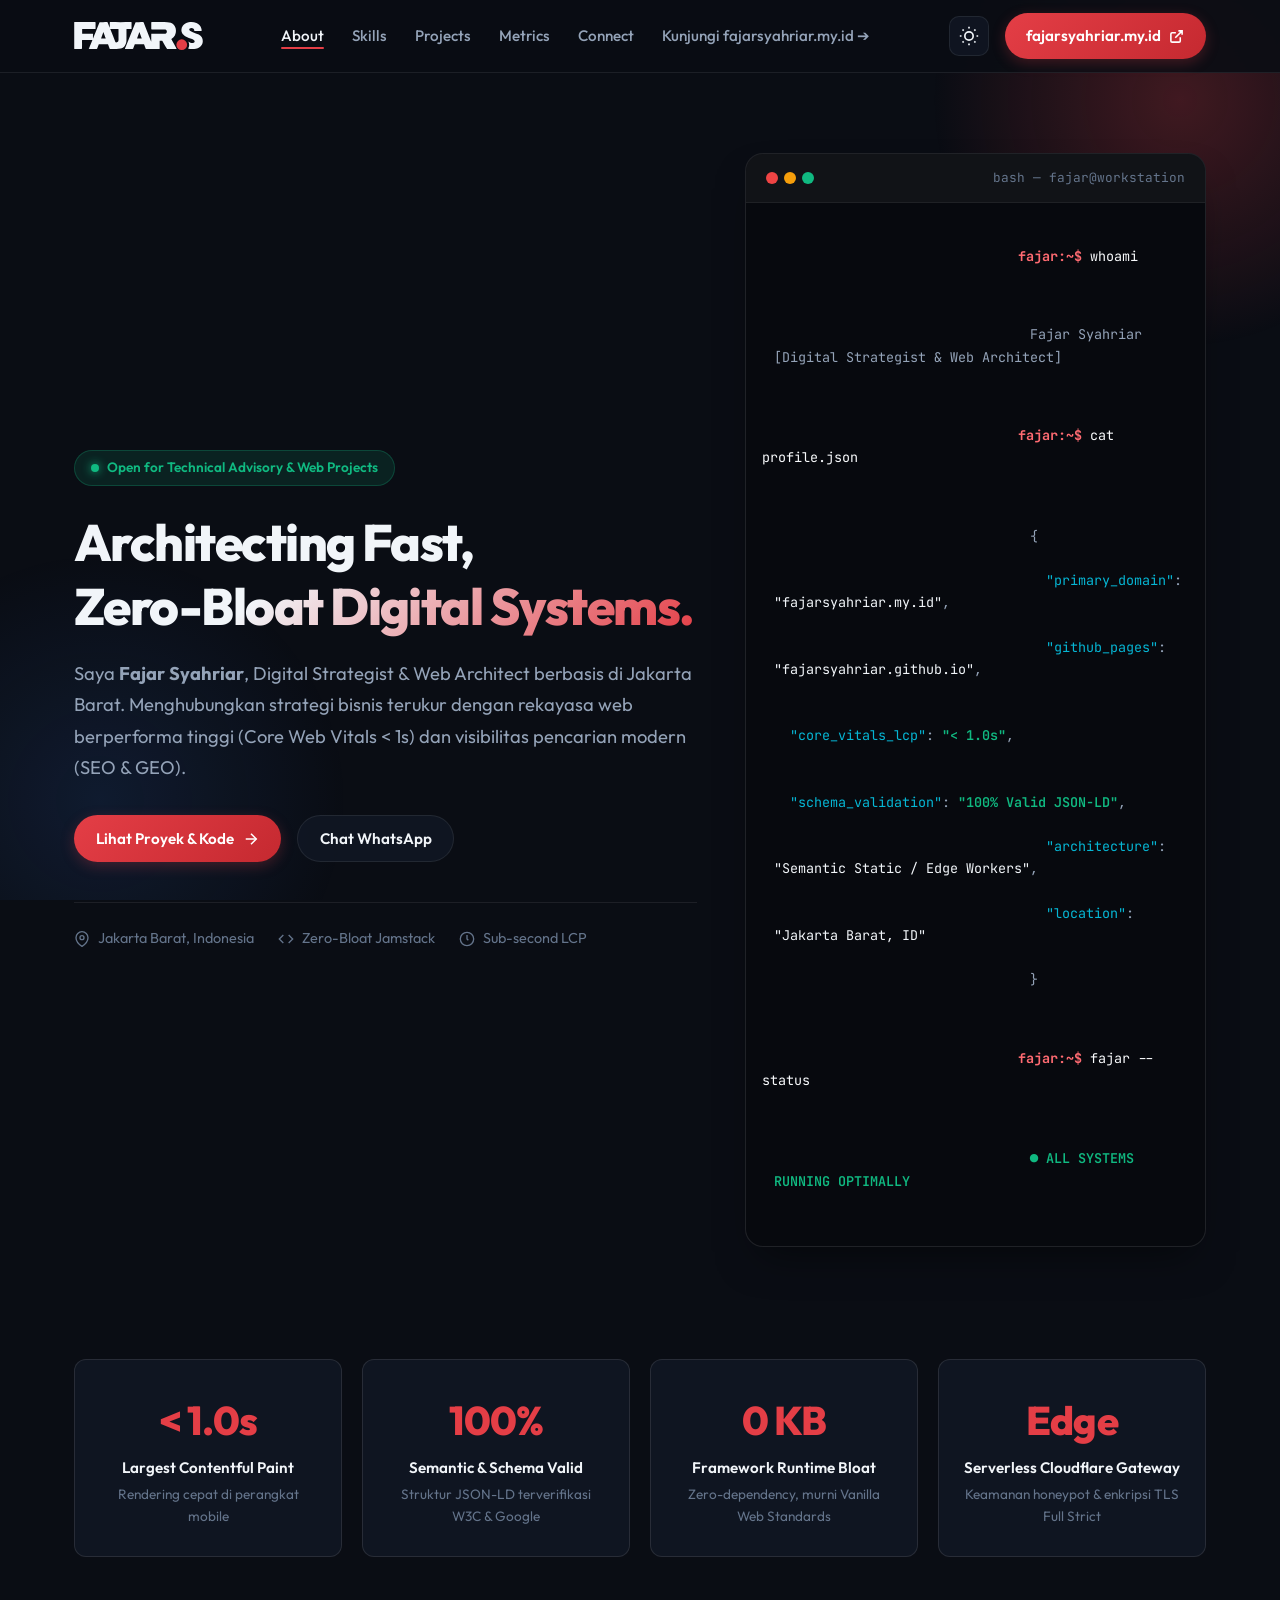
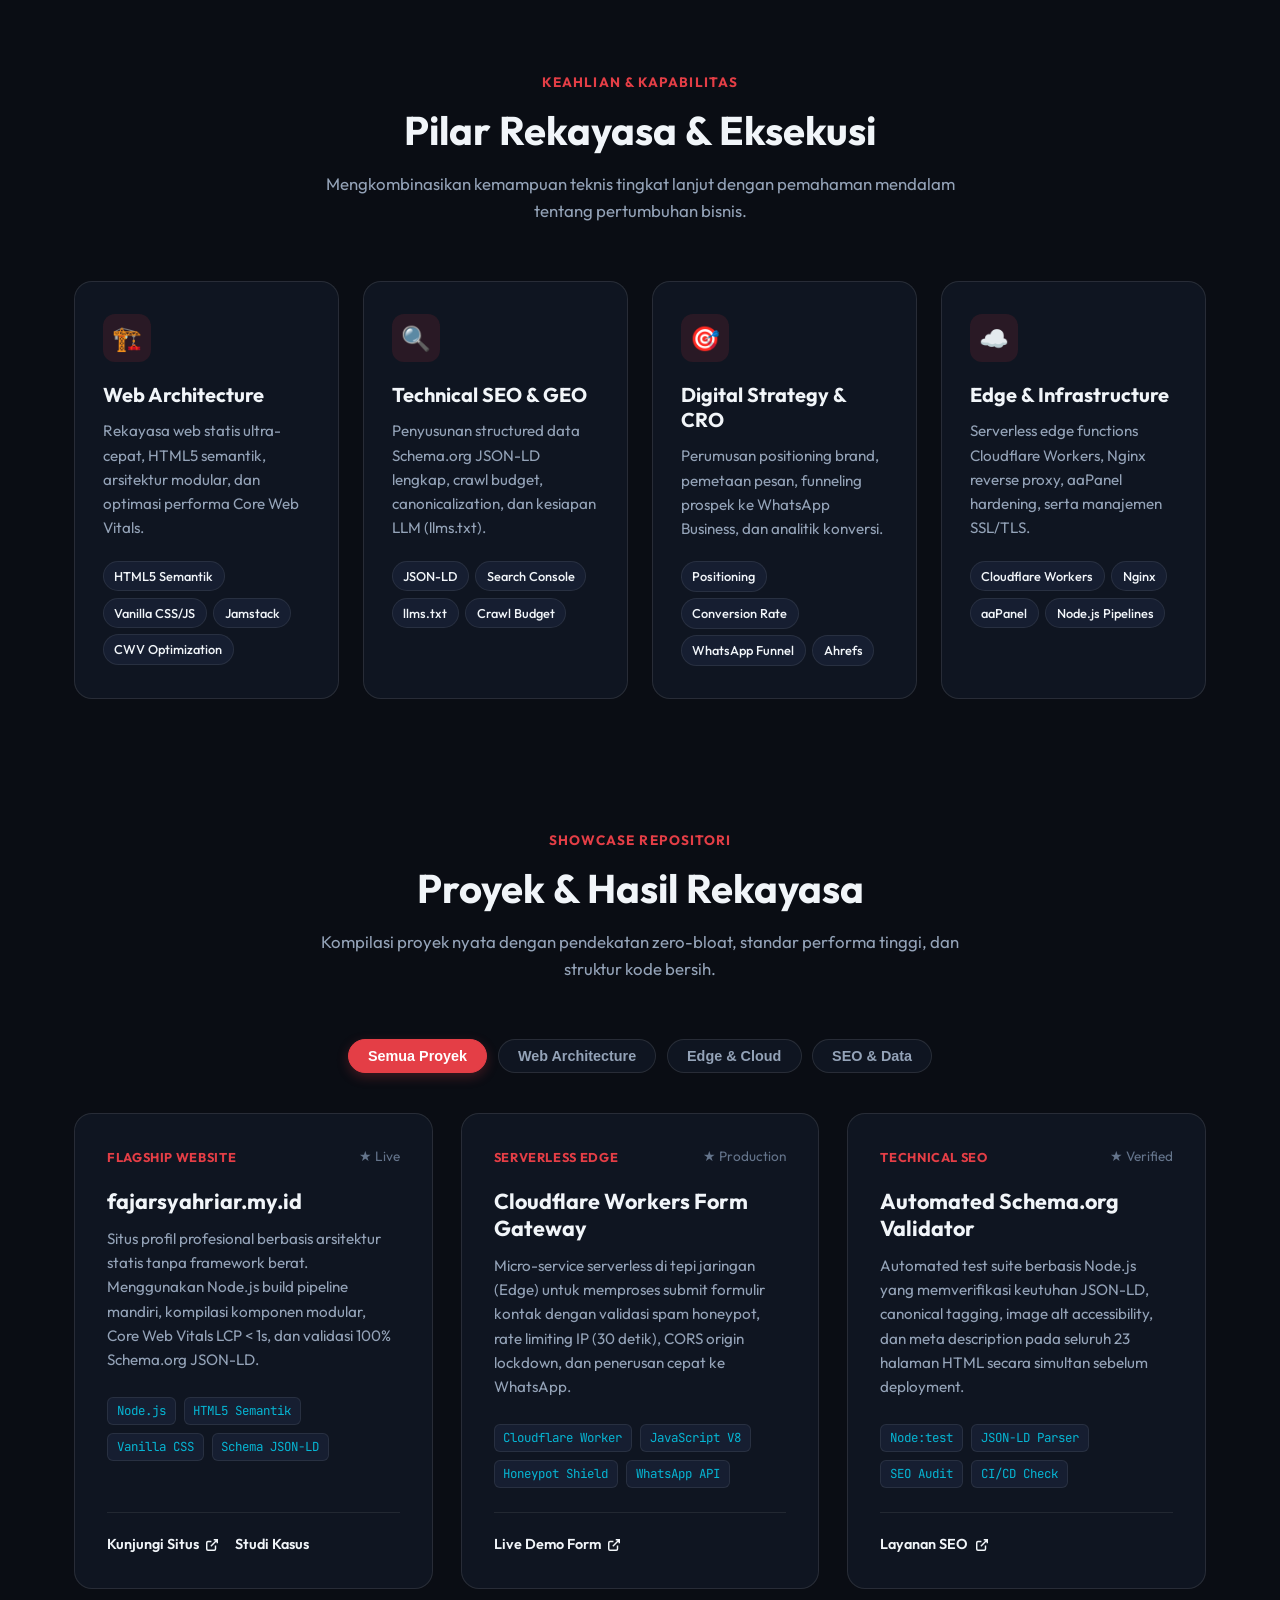
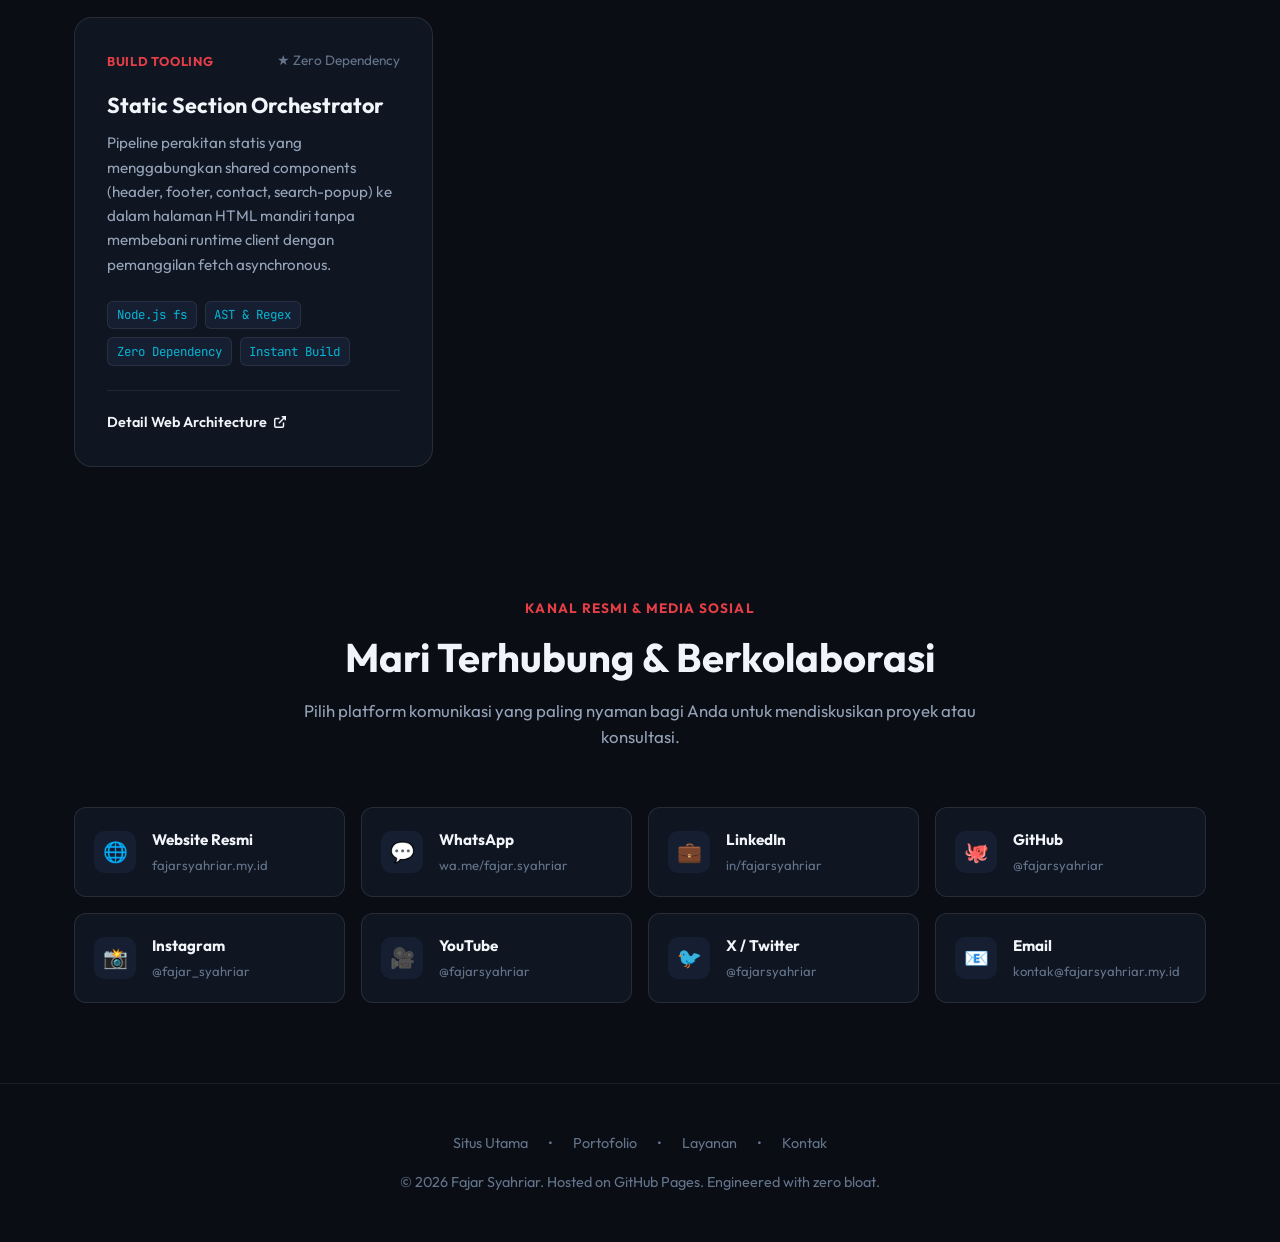
==== index.html @ d65a470d "Deploy developer portfolio and showcase site" ====
<!DOCTYPE html>
<html lang="id" data-theme="dark">
<head>
    <meta charset="UTF-8">
    <meta name="viewport" content="width=device-width, initial-scale=1.0">
    <title>Fajar Syahriar | Developer Portfolio &amp; GitHub Showcase</title>
    <meta name="description" content="Showcase arsitektur web statis, Core Web Vitals, dan repositori open-source oleh Fajar Syahriar. Kunjungi situs resmi di fajarsyahriar.my.id">
    <meta name="keywords" content="Fajar Syahriar, GitHub Pages, Web Architect, Developer Portfolio, Technical SEO, Core Web Vitals, Static Site Architecture">
    <link rel="canonical" href="https://fajarsyahriar.github.io/">

    <!-- Favicon / Manifest (Identical to fajarsyahriar.my.id) -->
    <link rel="icon" href="assets/icons/favicon.ico" sizes="any">
    <link rel="icon" type="image/svg+xml" href="assets/icons/favicon.svg">
    <link rel="icon" type="image/png" sizes="96x96" href="assets/icons/favicon-96x96.png">
    <link rel="apple-touch-icon" sizes="180x180" href="assets/icons/apple-touch-icon.png">
    <link rel="manifest" href="assets/icons/site.webmanifest">
    <meta name="apple-mobile-web-app-title" content="Fajar S" />

    <!-- Open Graph / Twitter -->
    <meta property="og:type" content="website">
    <meta property="og:url" content="https://fajarsyahriar.github.io/">
    <meta property="og:title" content="Fajar Syahriar | Developer Portfolio &amp; GitHub Showcase">
    <meta property="og:description" content="Showcase arsitektur web berperforma tinggi, zero-bloat engineering, dan repositori teknis oleh Fajar Syahriar.">
    <meta property="twitter:card" content="summary_large_image">
    <meta property="twitter:title" content="Fajar Syahriar | Developer Portfolio &amp; GitHub Showcase">
    <meta property="twitter:description" content="Showcase arsitektur web berperforma tinggi, zero-bloat engineering, dan repositori teknis oleh Fajar Syahriar.">

    <!-- Google Fonts -->
    <link rel="preconnect" href="https://fonts.googleapis.com">
    <link rel="preconnect" href="https://fonts.gstatic.com" crossorigin>
    <link href="https://fonts.googleapis.com/css2?family=JetBrains+Mono:wght@400;600;700&family=Outfit:wght@400;500;600;700;800&display=swap" rel="stylesheet">

    <!-- Stylesheet -->
    <link rel="stylesheet" href="css/style.css">

    <!-- JSON-LD Structured Data (Entity Graph) -->
    <script type="application/ld+json">
    {
      "@context": "https://schema.org",
      "@graph": [
        {
          "@type": "Person",
          "name": "Fajar Syahriar",
          "url": "https://fajarsyahriar.my.id/",
          "sameAs": [
            "https://github.com/fajarsyahriar",
            "https://fajarsyahriar.github.io/",
            "https://www.linkedin.com/in/fajarsyahriar/",
            "https://www.instagram.com/fajar_syahriar/",
            "https://x.com/fajarsyahriar/",
            "https://wa.me/fajar.syahriar"
          ],
          "jobTitle": "Digital Strategist & Web Architect",
          "knowsAbout": ["Web Architecture", "Technical SEO", "Core Web Vitals", "Brand Identity", "Cloudflare Edge"]
        }
      ]
    }
    </script>
</head>
<body>

    <!-- Contained Background Glows (Zero-Overflow Protected) -->
    <div class="bg-glows" aria-hidden="true">
        <div class="bg-glow-1"></div>
        <div class="bg-glow-2"></div>
    </div>

    <!-- Header Navigation -->
    <header class="header">
        <div class="container">
            <nav class="nav-wrap">
                <!-- Official Vector Logo (Identical to fajarsyahriar.my.id) -->
                <a href="/" class="logo-area" aria-label="Fajar Syahriar Home">
                    <svg id="Layer_1" xmlns="http://www.w3.org/2000/svg" viewBox="0 0 125.22633 27.27131" width="129" height="28" role="img" aria-label="Fajar Syahriar Logo" class="brand-logo-svg">
                        <path class="cls-1" d="m18.36196,16.02158c.88294-2.17129,1.77379-4.33943,2.64691-6.51465,1.20067-2.99123,2.38756-5.98795,3.58159-8.98183.10424-.26137.25368-.40521.58622-.40296,2.27169.01539,4.54369.01512,6.81523-.01078.37383-.00426.49263.17771.60171.45393.6101,1.5449,1.22245,3.08892,1.83531,4.63273.04546.11452.10092.22509.22368.49668,0-1.77155.02646-3.37557-.01513-4.97782-.01357-.52282.1461-.60435.62728-.60315,6.66275.01667,13.32557.01837,19.98828-.00317.52581-.0017.61825.15061.61084.63201-.02903,1.8848-.02258,3.77037-.00544,5.65544.00329.36175-.07716.48284-.46211.4755-1.3168-.0251-2.63463.00432-3.95153-.0179-.39476-.00666-.55338.0498-.55075.51066.02003,3.50363.03422,7.00779-.00804,10.51108-.02381,1.97404-.51784,3.83041-1.73372,5.44477-1.00892,1.33958-2.40352,2.06139-3.97709,2.50683-2.05686.58224-4.16556.39544-6.25948.42134-1.22161.01512-2.44379-.00248-3.66498.02583-.42622.00988-.6567-.13825-.80196-.53767-.45885-1.26171-.94658-2.51295-1.41772-3.77026-.09419-.25136-.22221-.37246-.52737-.37075-2.71085.01517-5.42182.01201-8.13274.00511-.28507-.00073-.40596.07471-.51289.37388-.45793,1.28121-.97287,2.54206-1.46029,3.81291-.1075.28029-.22341.46089-.59272.4586-2.32863-.01445-4.65745.00243-6.98621.00613-.62537.00099-.61899-.00097-.37352-.60915,1.06566-2.64025,2.12742-5.28207,3.18959-7.92372.02664-.06626.04167-.13718.08224-.27363-1.64404,0-3.24426-.00196-4.84446.00056-1.5653.00246-3.13071.02145-4.69582.0066-.4232-.00402-.57425.0906-.56916.55706.0272,2.49431.01282,4.98906.01279,7.48366q0,.7541-.78826.75592c-2.09977.00118-4.19957-.00499-6.29927.00717-.36403.00211-.51738-.04622-.51695-.48824C.02402,17.5258.00868,9.28126.00005,1.03673-.00091.1248.00421.12157.89352.12144c6.4528-.001,12.90561.00518,19.35836-.01254.47187-.0013.5669.14306.56169.57609-.02291,1.90401-.0268,3.80858-.00438,5.71255.00489.41539-.12532.48864-.51093.4873-3.91352-.01363-7.82711-.00636-11.74069-.00637-.82247,0-.82237-.00267-.82242.84354-.00006,1.08544.01991,2.17145-.01136,3.256-.011.38157.09703.46295.4632.46127,3.18815-.01469,6.37645-.00078,9.56456-.01911.41422-.00238.54636.07794.53518.51965-.03419,1.35086-.01242,2.70314-.01242,4.05486.02922.00896.05843.01793.08765.02689Zm16.72012-9.15701c.10637.22929.17539.36005.22923.49675,1.56425,3.97198,3.12661,7.9447,4.69123,11.91654.06633.16839.08033.37984.27426.46514.8836.38863,2.48219-.38509,2.73981-1.31184.22815-.82074.12659-1.65684.12868-2.48656.00722-2.87517-.00025-5.75039-.00639-8.62558-.00044-.20476.09869-.46194-.29751-.4602-2.55683.01124-5.11374.00575-7.75933.00575Zm-4.38742,9.10132c-.7712-2.13136-1.51326-4.18219-2.28367-6.31135-.76158,2.14166-1.49608,4.20721-2.24432,6.31135h4.52799Z"/>
                        <path class="cls-1" d="m75.04281,19.02299c0-2.32955.01193-4.64163-.01063-6.95337-.00422-.43337.11628-.53415.54183-.53275,4.04662.01335,8.09413.04847,12.1396-.02295,1.66372-.02937,2.55656-.94889,2.52926-2.28028-.01896-.92485-.61884-1.6816-1.55569-1.89598-.36291-.08304-.73533-.142-1.11977-.14097-3.98947.01072-7.97901-.00073-11.96843.01675-.4508.00198-.55878-.10598-.55272-.56484.02637-1.99855.00911-3.99788-.01342-5.99669-.00454-.40303.08276-.54562.53254-.54395,5.0393.01865,10.07993-.05472,15.11751.04013,2.33099.04389,4.54039.69278,6.25186,2.45217,1.08522,1.11561,1.65257,2.48878,1.94913,3.98429.45222,2.2806.17218,4.47374-.87851,6.55412-.68224,1.35081-1.6967,2.39807-3.03669,3.10844-.39396.20884-.411.41006-.2087.77341,1.57742,2.83327,3.13932,5.67513,4.70519,8.5148.04506.08173.07324.17328.12245.25207.20211.32364.20953.47783-.26657.47444-2.88172-.02047-5.76366-.02196-8.64542-.00744-.29922.0015-.40875-.15649-.52055-.34862-1.02724-1.7654-2.04947-3.5337-3.07197-5.30185-.4124-.71316-.82036-1.42888-1.23364-2.14153-.111-.19142-.25909-.2887-.50817-.27734-.5524.02519-1.10837.03622-1.65962.00149-.39603-.02495-.46362.12759-.46133.48435.01502,2.34184-.00712,4.68399.01992,7.02562.00563.48759-.13813.58707-.60528.5835-4.10276-.0313-8.20573-.04006-12.30863-.03926-.41729.00008-.64575-.13243-.79109-.52944-.46214-1.2625-.96158-2.51139-1.42933-3.77191-.09375-.25264-.214-.33728-.48931-.33625-2.71051.01021-5.4211.008-8.13274.00511-.30952-.00138-.45139.08225-.56465.39294-.46546,1.27685-.97942,2.53602-1.46291,3.80648-.10835.28471-.20702.46046-.58547.45657-2.34698-.02411-4.69437-.01764-7.04156-.00719-.36916.00164-.56082.03459-.35842-.46532,2.10723-5.20465,4.18144-10.42259,6.27549-15.63257,1.29406-3.21964,2.60759-6.43149,3.90883-9.64827.10293-.25445.24733-.37695.54682-.37586,2.30962.00836,4.61941.00974,6.92885-.01442.38164-.00399.42502.24201.51826.47508.81786,2.04441,1.63311,4.08987,2.44435,6.13691,1.5398,3.88543,3.0758,7.77236,4.61608,11.6576.08635.21781.08394.48479.33214.64201Zm-11.56038-9.37703c-.77982,2.15233-1.52556,4.21062-2.28782,6.31453h4.59001c-.76801-2.10653-1.52009-4.16937-2.30219-6.31453Z"/>
                        <path class="cls-2" d="m111.15917,19.05909c.74686.49048,1.37485.88746,2.09716,1.10898,1.03553.31757,2.07819.50094,3.1025.03359,1.15095-.52512,1.27735-1.68583.30067-2.5096-.55483-.46798-1.21148-.76176-1.87767-1.03573-2.08111-.85587-4.22291-1.56964-6.21891-2.62513-1.52843-.80824-2.90731-1.8093-3.58819-3.45775-.99817-2.41666-.70115-4.75578.79488-6.87833,1.37038-1.94428,3.39138-2.93119,5.6689-3.40885,2.6032-.54597,5.1681-.31026,7.61521.70076,2.4862,1.02717,4.14734,2.85154,4.84286,5.49023.1654.62747.24344,1.26035.24417,1.9088.00027.24429-.07634.30661-.31025.30584-2.18884-.00725-4.37775-.00781-6.56659.00062-.22098.00085-.24472-.08467-.28343-.27512-.13214-.65026-.3016-1.28934-.78538-1.79434-.85217-.88955-2.68304-1.06063-3.67411-.23241-.71994.60164-.68924,1.46225.17524,2.14555.83647.66117,1.86469.97182,2.84807,1.35187,1.93208.74671,3.90344,1.39847,5.72932,2.39889,3.06676,1.68032,4.28755,4.14225,3.87495,7.46479-.25223,2.03104-1.34782,3.63606-3.12487,4.80037-2.45193,1.60647-5.16297,1.91327-7.9755,1.80754-.84102-.03162-1.67598-.21621-2.51451-.32466-.41458-.05362-.53016-.19537-.31092-.61253,1.08328-2.06131,1.02214-4.13482-.0636-6.36338Z"/>
                        <path class="cls-3" d="m111.6342,23.88593c-.0835-.04646-.06531-.08375.0105-.11584-.0035.03861-.00701.07723-.0105.11584Z"/>
                        <circle class="cls-3" cx="104.73265" cy="22.06562" r="5.20569"/>
                    </svg>
                </a>

                <ul class="nav-links" id="nav-links">
                    <li><a href="#about" class="active">About</a></li>
                    <li><a href="#skills">Skills</a></li>
                    <li><a href="#projects">Projects</a></li>
                    <li><a href="#metrics">Metrics</a></li>
                    <li><a href="#connect">Connect</a></li>
                    <li class="mobile-website-btn">
                        <a href="https://fajarsyahriar.my.id/" target="_blank" rel="noopener">Kunjungi fajarsyahriar.my.id ➔</a>
                    </li>
                </ul>

                <div class="nav-actions">
                    <button class="btn-theme" id="theme-toggle" aria-label="Toggle Dark/Light Mode">
                        <svg width="20" height="20" viewBox="0 0 24 24" fill="none" stroke="currentColor" stroke-width="2"><circle cx="12" cy="12" r="5"/><path d="M12 1v2M12 21v2M4.22 4.22l1.42 1.42M18.36 18.36l1.42 1.42M1 12h2M21 12h2M4.22 19.78l1.42-1.42M18.36 5.64l1.42-1.42"/></svg>
                    </button>
                    <a href="https://fajarsyahriar.my.id/" target="_blank" rel="noopener" class="btn-primary nav-cta-desktop">
                        <span>fajarsyahriar.my.id</span>
                        <svg width="15" height="15" viewBox="0 0 24 24" fill="none" stroke="currentColor" stroke-width="2.5"><path d="M18 13v6a2 2 0 0 1-2 2H5a2 2 0 0 1-2-2V8a2 2 0 0 1 2-2h6M15 3h6v6M10 14L21 3"/></svg>
                    </a>
                    <button class="btn-mobile-toggle" id="mobile-toggle" aria-label="Open Mobile Menu">
                        <svg width="22" height="22" viewBox="0 0 24 24" fill="none" stroke="currentColor" stroke-width="2"><line x1="3" y1="12" x2="21" y2="12"></line><line x1="3" y1="6" x2="21" y2="6"></line><line x1="3" y1="18" x2="21" y2="18"></line></svg>
                    </button>
                </div>
            </nav>
        </div>
    </header>

    <!-- Main Content -->
    <main>
        <!-- Hero Section -->
        <section id="about" class="hero-section">
            <div class="container">
                <div class="hero-grid">
                    <div class="hero-content">
                        <div class="hero-badge">
                            <span class="dot"></span>
                            <span>Open for Technical Advisory &amp; Web Projects</span>
                        </div>
                        <h1 class="hero-title">
                            Architecting Fast, <br>
                            <span class="gradient-text">Zero-Bloat Digital Systems.</span>
                        </h1>
                        <p class="hero-subtitle">
                            Saya <strong>Fajar Syahriar</strong>, Digital Strategist &amp; Web Architect berbasis di Jakarta Barat. Menghubungkan strategi bisnis terukur dengan rekayasa web berperforma tinggi (Core Web Vitals &lt; 1s) dan visibilitas pencarian modern (SEO &amp; GEO).
                        </p>
                        <div class="hero-ctas">
                            <a href="#projects" class="btn-primary">
                                <span>Lihat Proyek &amp; Kode</span>
                                <svg width="18" height="18" viewBox="0 0 24 24" fill="none" stroke="currentColor" stroke-width="2"><line x1="5" y1="12" x2="19" y2="12"></line><polyline points="12 5 19 12 12 19"></polyline></svg>
                            </a>
                            <a href="https://wa.me/fajar.syahriar" target="_blank" rel="noopener" class="btn-secondary">
                                <span>Chat WhatsApp</span>
                            </a>
                        </div>
                        <div class="hero-meta">
                            <div class="hero-meta-item">
                                <svg width="16" height="16" viewBox="0 0 24 24" fill="none" stroke="currentColor" stroke-width="2"><path d="M21 10c0 7-9 13-9 13s-9-6-9-13a9 9 0 0 1 18 0z"></path><circle cx="12" cy="10" r="3"></circle></svg>
                                <span>Jakarta Barat, Indonesia</span>
                            </div>
                            <div class="hero-meta-item">
                                <svg width="16" height="16" viewBox="0 0 24 24" fill="none" stroke="currentColor" stroke-width="2"><polyline points="16 18 22 12 16 6"></polyline><polyline points="8 6 2 12 8 18"></polyline></svg>
                                <span>Zero-Bloat Jamstack</span>
                            </div>
                            <div class="hero-meta-item">
                                <svg width="16" height="16" viewBox="0 0 24 24" fill="none" stroke="currentColor" stroke-width="2"><circle cx="12" cy="12" r="10"></circle><polyline points="12 6 12 12 14 14"></polyline></svg>
                                <span>Sub-second LCP</span>
                            </div>
                        </div>
                    </div>

                    <!-- Interactive Terminal Card -->
                    <div class="terminal-card">
                        <div class="terminal-header">
                            <div class="terminal-dots">
                                <span class="terminal-dot dot-red"></span>
                                <span class="terminal-dot dot-yellow"></span>
                                <span class="terminal-dot dot-green"></span>
                            </div>
                            <div class="terminal-title">bash — fajar@workstation</div>
                        </div>
                        <div class="terminal-body">
                            <div class="terminal-line">
                                <span class="terminal-prompt">fajar:~$</span> <span class="terminal-cmd">whoami</span>
                            </div>
                            <div class="terminal-line terminal-output">
                                Fajar Syahriar [Digital Strategist &amp; Web Architect]
                            </div>
                            <div class="terminal-line">
                                <span class="terminal-prompt">fajar:~$</span> <span class="terminal-cmd">cat profile.json</span>
                            </div>
                            <div class="terminal-line terminal-output">
                                {<br>
                                &nbsp;&nbsp;<span class="terminal-key">"primary_domain"</span>: <span class="terminal-val">"fajarsyahriar.my.id"</span>,<br>
                                &nbsp;&nbsp;<span class="terminal-key">"github_pages"</span>: <span class="terminal-val">"fajarsyahriar.github.io"</span>,<br>
                                &nbsp;&nbsp;<span class="terminal-key">"core_vitals_lcp"</span>: <span class="terminal-highlight">"&lt; 1.0s"</span>,<br>
                                &nbsp;&nbsp;<span class="terminal-key">"schema_validation"</span>: <span class="terminal-highlight">"100% Valid JSON-LD"</span>,<br>
                                &nbsp;&nbsp;<span class="terminal-key">"architecture"</span>: <span class="terminal-val">"Semantic Static / Edge Workers"</span>,<br>
                                &nbsp;&nbsp;<span class="terminal-key">"location"</span>: <span class="terminal-val">"Jakarta Barat, ID"</span><br>
                                }
                            </div>
                            <div class="terminal-line">
                                <span class="terminal-prompt">fajar:~$</span> <span class="terminal-cmd">fajar --status</span>
                            </div>
                            <div class="terminal-line terminal-output">
                                <span class="terminal-highlight">● ALL SYSTEMS RUNNING OPTIMALLY</span>
                            </div>
                        </div>
                    </div>
                </div>
            </div>
        </section>

        <!-- Benchmark Metrics -->
        <section id="metrics" class="metrics-section">
            <div class="container">
                <div class="metrics-grid">
                    <div class="metric-card">
                        <div class="metric-number">&lt; 1.0s</div>
                        <div class="metric-label">Largest Contentful Paint</div>
                        <div class="metric-desc">Rendering cepat di perangkat mobile</div>
                    </div>
                    <div class="metric-card">
                        <div class="metric-number">100%</div>
                        <div class="metric-label">Semantic &amp; Schema Valid</div>
                        <div class="metric-desc">Struktur JSON-LD terverifikasi W3C &amp; Google</div>
                    </div>
                    <div class="metric-card">
                        <div class="metric-number">0 KB</div>
                        <div class="metric-label">Framework Runtime Bloat</div>
                        <div class="metric-desc">Zero-dependency, murni Vanilla Web Standards</div>
                    </div>
                    <div class="metric-card">
                        <div class="metric-number">Edge</div>
                        <div class="metric-label">Serverless Cloudflare Gateway</div>
                        <div class="metric-desc">Keamanan honeypot &amp; enkripsi TLS Full Strict</div>
                    </div>
                </div>
            </div>
        </section>

        <!-- Skills Section -->
        <section id="skills" class="skills-section">
            <div class="container">
                <div class="section-header">
                    <span class="section-tag">Keahlian &amp; Kapabilitas</span>
                    <h2 class="section-title">Pilar Rekayasa &amp; Eksekusi</h2>
                    <p class="section-desc">Mengkombinasikan kemampuan teknis tingkat lanjut dengan pemahaman mendalam tentang pertumbuhan bisnis.</p>
                </div>

                <div class="skills-grid">
                    <div class="skill-card">
                        <div class="skill-icon">🏗️</div>
                        <h3>Web Architecture</h3>
                        <p>Rekayasa web statis ultra-cepat, HTML5 semantik, arsitektur modular, dan optimasi performa Core Web Vitals.</p>
                        <div class="skill-tags">
                            <span class="skill-tag">HTML5 Semantik</span>
                            <span class="skill-tag">Vanilla CSS/JS</span>
                            <span class="skill-tag">Jamstack</span>
                            <span class="skill-tag">CWV Optimization</span>
                        </div>
                    </div>

                    <div class="skill-card">
                        <div class="skill-icon">🔍</div>
                        <h3>Technical SEO &amp; GEO</h3>
                        <p>Penyusunan structured data Schema.org JSON-LD lengkap, crawl budget, canonicalization, dan kesiapan LLM (llms.txt).</p>
                        <div class="skill-tags">
                            <span class="skill-tag">JSON-LD</span>
                            <span class="skill-tag">Search Console</span>
                            <span class="skill-tag">llms.txt</span>
                            <span class="skill-tag">Crawl Budget</span>
                        </div>
                    </div>

                    <div class="skill-card">
                        <div class="skill-icon">🎯</div>
                        <h3>Digital Strategy &amp; CRO</h3>
                        <p>Perumusan positioning brand, pemetaan pesan, funneling prospek ke WhatsApp Business, dan analitik konversi.</p>
                        <div class="skill-tags">
                            <span class="skill-tag">Positioning</span>
                            <span class="skill-tag">Conversion Rate</span>
                            <span class="skill-tag">WhatsApp Funnel</span>
                            <span class="skill-tag">Ahrefs</span>
                        </div>
                    </div>

                    <div class="skill-card">
                        <div class="skill-icon">☁️</div>
                        <h3>Edge &amp; Infrastructure</h3>
                        <p>Serverless edge functions Cloudflare Workers, Nginx reverse proxy, aaPanel hardening, serta manajemen SSL/TLS.</p>
                        <div class="skill-tags">
                            <span class="skill-tag">Cloudflare Workers</span>
                            <span class="skill-tag">Nginx</span>
                            <span class="skill-tag">aaPanel</span>
                            <span class="skill-tag">Node.js Pipelines</span>
                        </div>
                    </div>
                </div>
            </div>
        </section>

        <!-- Projects Showcase -->
        <section id="projects" class="projects-section">
            <div class="container">
                <div class="section-header">
                    <span class="section-tag">Showcase Repositori</span>
                    <h2 class="section-title">Proyek &amp; Hasil Rekayasa</h2>
                    <p class="section-desc">Kompilasi proyek nyata dengan pendekatan zero-bloat, standar performa tinggi, dan struktur kode bersih.</p>
                </div>

                <div class="project-filters">
                    <button class="filter-btn active" data-filter="*">Semua Proyek</button>
                    <button class="filter-btn" data-filter="web">Web Architecture</button>
                    <button class="filter-btn" data-filter="edge">Edge &amp; Cloud</button>
                    <button class="filter-btn" data-filter="seo">SEO &amp; Data</button>
                </div>

                <div class="projects-grid">
                    <!-- Project 1 -->
                    <div class="project-card" data-category="web">
                        <div>
                            <div class="project-top">
                                <span class="project-category">Flagship Website</span>
                                <span class="project-stars">★ Live</span>
                            </div>
                            <h3 class="project-title">fajarsyahriar.my.id</h3>
                            <p class="project-desc">
                                Situs profil profesional berbasis arsitektur statis tanpa framework berat. Menggunakan Node.js build pipeline mandiri, kompilasi komponen modular, Core Web Vitals LCP &lt; 1s, dan validasi 100% Schema.org JSON-LD.
                            </p>
                            <div class="project-tech">
                                <span class="tech-badge">Node.js</span>
                                <span class="tech-badge">HTML5 Semantik</span>
                                <span class="tech-badge">Vanilla CSS</span>
                                <span class="tech-badge">Schema JSON-LD</span>
                            </div>
                        </div>
                        <div class="project-links">
                            <a href="https://fajarsyahriar.my.id/" target="_blank" rel="noopener" class="project-link">
                                <span>Kunjungi Situs</span>
                                <svg width="14" height="14" viewBox="0 0 24 24" fill="none" stroke="currentColor" stroke-width="2.5"><path d="M18 13v6a2 2 0 0 1-2 2H5a2 2 0 0 1-2-2V8a2 2 0 0 1 2-2h6M15 3h6v6M10 14L21 3"/></svg>
                            </a>
                            <a href="https://fajarsyahriar.my.id/portfolio-details" target="_blank" rel="noopener" class="project-link">
                                <span>Studi Kasus</span>
                            </a>
                        </div>
                    </div>

                    <!-- Project 2 -->
                    <div class="project-card" data-category="edge">
                        <div>
                            <div class="project-top">
                                <span class="project-category">Serverless Edge</span>
                                <span class="project-stars">★ Production</span>
                            </div>
                            <h3 class="project-title">Cloudflare Workers Form Gateway</h3>
                            <p class="project-desc">
                                Micro-service serverless di tepi jaringan (Edge) untuk memproses submit formulir kontak dengan validasi spam honeypot, rate limiting IP (30 detik), CORS origin lockdown, dan penerusan cepat ke WhatsApp.
                            </p>
                            <div class="project-tech">
                                <span class="tech-badge">Cloudflare Worker</span>
                                <span class="tech-badge">JavaScript V8</span>
                                <span class="tech-badge">Honeypot Shield</span>
                                <span class="tech-badge">WhatsApp API</span>
                            </div>
                        </div>
                        <div class="project-links">
                            <a href="https://fajarsyahriar.my.id/contact" target="_blank" rel="noopener" class="project-link">
                                <span>Live Demo Form</span>
                                <svg width="14" height="14" viewBox="0 0 24 24" fill="none" stroke="currentColor" stroke-width="2.5"><path d="M18 13v6a2 2 0 0 1-2 2H5a2 2 0 0 1-2-2V8a2 2 0 0 1 2-2h6M15 3h6v6M10 14L21 3"/></svg>
                            </a>
                        </div>
                    </div>

                    <!-- Project 3 -->
                    <div class="project-card" data-category="seo">
                        <div>
                            <div class="project-top">
                                <span class="project-category">Technical SEO</span>
                                <span class="project-stars">★ Verified</span>
                            </div>
                            <h3 class="project-title">Automated Schema.org Validator</h3>
                            <p class="project-desc">
                                Automated test suite berbasis Node.js yang memverifikasi keutuhan JSON-LD, canonical tagging, image alt accessibility, dan meta description pada seluruh 23 halaman HTML secara simultan sebelum deployment.
                            </p>
                            <div class="project-tech">
                                <span class="tech-badge">Node:test</span>
                                <span class="tech-badge">JSON-LD Parser</span>
                                <span class="tech-badge">SEO Audit</span>
                                <span class="tech-badge">CI/CD Check</span>
                            </div>
                        </div>
                        <div class="project-links">
                            <a href="https://fajarsyahriar.my.id/seo-sem" target="_blank" rel="noopener" class="project-link">
                                <span>Layanan SEO</span>
                                <svg width="14" height="14" viewBox="0 0 24 24" fill="none" stroke="currentColor" stroke-width="2.5"><path d="M18 13v6a2 2 0 0 1-2 2H5a2 2 0 0 1-2-2V8a2 2 0 0 1 2-2h6M15 3h6v6M10 14L21 3"/></svg>
                            </a>
                        </div>
                    </div>

                    <!-- Project 4 -->
                    <div class="project-card" data-category="web">
                        <div>
                            <div class="project-top">
                                <span class="project-category">Build Tooling</span>
                                <span class="project-stars">★ Zero Dependency</span>
                            </div>
                            <h3 class="project-title">Static Section Orchestrator</h3>
                            <p class="project-desc">
                                Pipeline perakitan statis yang menggabungkan shared components (header, footer, contact, search-popup) ke dalam halaman HTML mandiri tanpa membebani runtime client dengan pemanggilan fetch asynchronous.
                            </p>
                            <div class="project-tech">
                                <span class="tech-badge">Node.js fs</span>
                                <span class="tech-badge">AST &amp; Regex</span>
                                <span class="tech-badge">Zero Dependency</span>
                                <span class="tech-badge">Instant Build</span>
                            </div>
                        </div>
                        <div class="project-links">
                            <a href="https://fajarsyahriar.my.id/web-development" target="_blank" rel="noopener" class="project-link">
                                <span>Detail Web Architecture</span>
                                <svg width="14" height="14" viewBox="0 0 24 24" fill="none" stroke="currentColor" stroke-width="2.5"><path d="M18 13v6a2 2 0 0 1-2 2H5a2 2 0 0 1-2-2V8a2 2 0 0 1 2-2h6M15 3h6v6M10 14L21 3"/></svg>
                            </a>
                        </div>
                    </div>
                </div>
            </div>
        </section>

        <!-- Connect Matrix -->
        <section id="connect" class="connect-section">
            <div class="container">
                <div class="section-header">
                    <span class="section-tag">Kanal Resmi &amp; Media Sosial</span>
                    <h2 class="section-title">Mari Terhubung &amp; Berkolaborasi</h2>
                    <p class="section-desc">Pilih platform komunikasi yang paling nyaman bagi Anda untuk mendiskusikan proyek atau konsultasi.</p>
                </div>

                <div class="connect-grid">
                    <a href="https://fajarsyahriar.my.id/" target="_blank" rel="noopener" class="connect-card">
                        <div class="connect-icon">🌐</div>
                        <div class="connect-info">
                            <div class="connect-title">Website Resmi</div>
                            <div class="connect-handle">fajarsyahriar.my.id</div>
                        </div>
                    </a>

                    <a href="https://wa.me/fajar.syahriar" target="_blank" rel="noopener" class="connect-card">
                        <div class="connect-icon">💬</div>
                        <div class="connect-info">
                            <div class="connect-title">WhatsApp</div>
                            <div class="connect-handle">wa.me/fajar.syahriar</div>
                        </div>
                    </a>

                    <a href="https://www.linkedin.com/in/fajarsyahriar/" target="_blank" rel="noopener" class="connect-card">
                        <div class="connect-icon">💼</div>
                        <div class="connect-info">
                            <div class="connect-title">LinkedIn</div>
                            <div class="connect-handle">in/fajarsyahriar</div>
                        </div>
                    </a>

                    <a href="https://github.com/fajarsyahriar" target="_blank" rel="noopener" class="connect-card">
                        <div class="connect-icon">🐙</div>
                        <div class="connect-info">
                            <div class="connect-title">GitHub</div>
                            <div class="connect-handle">@fajarsyahriar</div>
                        </div>
                    </a>

                    <a href="https://www.instagram.com/fajar_syahriar/" target="_blank" rel="noopener" class="connect-card">
                        <div class="connect-icon">📸</div>
                        <div class="connect-info">
                            <div class="connect-title">Instagram</div>
                            <div class="connect-handle">@fajar_syahriar</div>
                        </div>
                    </a>

                    <a href="https://www.youtube.com/@fajarsyahriar" target="_blank" rel="noopener" class="connect-card">
                        <div class="connect-icon">🎥</div>
                        <div class="connect-info">
                            <div class="connect-title">YouTube</div>
                            <div class="connect-handle">@fajarsyahriar</div>
                        </div>
                    </a>

                    <a href="https://x.com/fajarsyahriar/" target="_blank" rel="noopener" class="connect-card">
                        <div class="connect-icon">🐦</div>
                        <div class="connect-info">
                            <div class="connect-title">X / Twitter</div>
                            <div class="connect-handle">@fajarsyahriar</div>
                        </div>
                    </a>

                    <a href="mailto:kontak@fajarsyahriar.my.id" class="connect-card">
                        <div class="connect-icon">📧</div>
                        <div class="connect-info">
                            <div class="connect-title">Email</div>
                            <div class="connect-handle">kontak@fajarsyahriar.my.id</div>
                        </div>
                    </a>
                </div>
            </div>
        </section>
    </main>

    <!-- Footer -->
    <footer class="footer">
        <div class="container">
            <div class="footer-links">
                <a href="https://fajarsyahriar.my.id/">Situs Utama</a>
                <span>•</span>
                <a href="https://fajarsyahriar.my.id/portfolio">Portofolio</a>
                <span>•</span>
                <a href="https://fajarsyahriar.my.id/services">Layanan</a>
                <span>•</span>
                <a href="https://fajarsyahriar.my.id/contact">Kontak</a>
            </div>
            <p>© 2026 Fajar Syahriar. Hosted on GitHub Pages. Engineered with zero bloat.</p>
        </div>
    </footer>

    <!-- Scripts -->
    <script src="js/main.js"></script>
</body>
</html>
---- css/style.css ----
/* ==========================================================================
   Fajar Syahriar | GitHub Pages Showcase Design System
   High-performance, modern developer portfolio with Dark/Light theme
   ========================================================================== */

:root {
  --font-sans: 'Outfit', -apple-system, BlinkMacSystemFont, 'Segoe UI', Roboto, Helvetica, Arial, sans-serif;
  --font-mono: 'JetBrains Mono', ui-monospace, SFMono-Regular, Menlo, Monaco, Consolas, monospace;

  /* Dark Theme (Default) */
  --bg-primary: #0a0d14;
  --bg-secondary: #101522;
  --bg-card: rgba(18, 24, 38, 0.75);
  --bg-card-hover: rgba(26, 34, 52, 0.95);
  --bg-elevated: #161e31;
  --bg-input: #121929;
  
  --border-subtle: rgba(255, 255, 255, 0.08);
  --border-glow: rgba(228, 62, 70, 0.35);
  --border-card: rgba(255, 255, 255, 0.1);
  
  --text-main: #f1f5f9;
  --text-muted: #94a3b8;
  --text-subtle: #64748b;
  
  --accent: #e43e46;
  --accent-glow: rgba(228, 62, 70, 0.25);
  --accent-light: #ff6b72;
  
  --cyan: #06b6d4;
  --blue: #3b82f6;
  --emerald: #10b981;
  --amber: #f59e0b;
  
  --header-bg: rgba(10, 13, 20, 0.88);
  --header-border: rgba(255, 255, 255, 0.08);
  --terminal-bg: #07090e;
  --shadow-lg: 0 20px 40px -15px rgba(0, 0, 0, 0.5);
  --radius-lg: 18px;
  --radius-md: 12px;
  --radius-sm: 8px;
}

[data-theme="light"] {
  --bg-primary: #f8fafc;
  --bg-secondary: #ffffff;
  --bg-card: rgba(255, 255, 255, 0.9);
  --bg-card-hover: rgba(255, 255, 255, 1);
  --bg-elevated: #f1f5f9;
  --bg-input: #ffffff;
  
  --border-subtle: rgba(0, 0, 0, 0.08);
  --border-glow: rgba(228, 62, 70, 0.3);
  --border-card: rgba(0, 0, 0, 0.08);
  
  --text-main: #0f172a;
  --text-muted: #475569;
  --text-subtle: #94a3b8;
  
  --header-bg: rgba(248, 250, 252, 0.92);
  --header-border: rgba(0, 0, 0, 0.06);
  --terminal-bg: #1e293b;
  --shadow-lg: 0 20px 40px -15px rgba(0, 0, 0, 0.08);
}

*, *::before, *::after {
  box-sizing: border-box;
  margin: 0;
  padding: 0;
}

html {
  scroll-behavior: smooth;
  font-size: 16px;
  width: 100%;
  max-width: 100%;
  overflow-x: hidden;
  -webkit-text-size-adjust: 100%;
}

body {
  font-family: var(--font-sans);
  background-color: var(--bg-primary);
  color: var(--text-main);
  line-height: 1.6;
  min-height: 100vh;
  width: 100%;
  max-width: 100%;
  overflow-x: hidden;
  transition: background-color 0.3s ease, color 0.3s ease;
  position: relative;
}

/* Zero-Overflow Universal Element Guardrails */
img, svg, video, canvas {
  max-width: 100%;
  height: auto;
}

h1, h2, h3, h4, h5, p, span, a {
  overflow-wrap: break-word;
}

/* Background Glows (Contained safely inside fixed viewport canvas) */
.bg-glows {
  position: fixed;
  top: 0;
  left: 0;
  width: 100%;
  height: 100%;
  overflow: hidden;
  pointer-events: none;
  z-index: 0;
}

.bg-glow-1 {
  position: absolute;
  top: -150px;
  right: -150px;
  width: 500px;
  height: 500px;
  border-radius: 50%;
  background: radial-gradient(circle, var(--accent-glow) 0%, transparent 70%);
  pointer-events: none;
}

.bg-glow-2 {
  position: absolute;
  bottom: -150px;
  left: -150px;
  width: 500px;
  height: 500px;
  border-radius: 50%;
  background: radial-gradient(circle, rgba(59, 130, 246, 0.12) 0%, transparent 70%);
  pointer-events: none;
}

.container {
  width: 100%;
  max-width: 1180px;
  margin: 0 auto;
  padding: 0 1.5rem;
  position: relative;
  z-index: 1;
  box-sizing: border-box;
}

/* Universal Grid & Flex Overflow Defense */
.hero-grid,
.metrics-grid,
.skills-grid,
.projects-grid,
.connect-grid {
  width: 100%;
  max-width: 100%;
  box-sizing: border-box;
}

.hero-grid > *,
.metrics-grid > *,
.skills-grid > *,
.projects-grid > *,
.connect-grid > *,
.terminal-card,
.project-card,
.skill-card,
.metric-card,
.connect-card {
  min-width: 0;
  max-width: 100%;
  box-sizing: border-box;
}

/* Typography */
h1, h2, h3, h4, h5 {
  color: var(--text-main);
  font-weight: 700;
  line-height: 1.25;
}

a {
  color: inherit;
  text-decoration: none;
  transition: color 0.2s ease;
}

/* Vector Brand Logo (Identical to fajarsyahriar.my.id) */
.brand-logo-svg {
  display: block;
  height: 28px;
  width: auto;
  max-width: 140px;
}

.brand-logo-svg .cls-1,
.brand-logo-svg .cls-2 {
  fill: var(--text-main) !important;
  transition: fill 0.3s ease;
}

.brand-logo-svg .cls-3 {
  fill: var(--accent) !important;
}

/* Header & Nav */
.header {
  position: sticky;
  top: 0;
  z-index: 100;
  background-color: var(--header-bg);
  backdrop-filter: blur(14px);
  -webkit-backdrop-filter: blur(14px);
  border-bottom: 1px solid var(--header-border);
  transition: background-color 0.3s ease, border-color 0.3s ease;
}

.nav-wrap {
  display: flex;
  align-items: center;
  justify-content: space-between;
  height: 72px;
}

.logo-area {
  display: flex;
  align-items: center;
  gap: 0.75rem;
  font-weight: 700;
  font-size: 1.2rem;
}

.nav-links {
  display: flex;
  align-items: center;
  gap: 1.75rem;
  list-style: none;
}

.nav-links a {
  font-size: 0.95rem;
  font-weight: 500;
  color: var(--text-muted);
  position: relative;
  padding: 0.25rem 0;
}

.nav-links a:hover,
.nav-links a.active {
  color: var(--text-main);
}

.nav-links a::after {
  content: "";
  position: absolute;
  bottom: 0;
  left: 0;
  width: 0%;
  height: 2px;
  background: var(--accent);
  transition: width 0.25s ease;
  border-radius: 2px;
}

.nav-links a:hover::after,
.nav-links a.active::after {
  width: 100%;
}

.nav-actions {
  display: flex;
  align-items: center;
  gap: 1rem;
}

.btn-theme {
  background: var(--bg-card);
  border: 1px solid var(--border-subtle);
  color: var(--text-main);
  width: 40px;
  height: 40px;
  border-radius: 10px;
  display: flex;
  align-items: center;
  justify-content: center;
  cursor: pointer;
  transition: all 0.2s ease;
}

.btn-theme:hover {
  background: var(--bg-elevated);
  border-color: var(--accent);
}

.btn-primary {
  display: inline-flex;
  align-items: center;
  gap: 0.5rem;
  background: linear-gradient(135deg, var(--accent) 0%, #c52930 100%);
  color: #ffffff !important;
  padding: 0.65rem 1.35rem;
  border-radius: 9999px;
  font-weight: 600;
  font-size: 0.95rem;
  border: none;
  cursor: pointer;
  box-shadow: 0 4px 14px var(--accent-glow);
  transition: all 0.25s ease;
}

.nav-cta-desktop {
  display: inline-flex;
}

.btn-primary:hover {
  transform: translateY(-2px);
  box-shadow: 0 6px 20px rgba(228, 62, 70, 0.4);
}

.btn-secondary {
  display: inline-flex;
  align-items: center;
  gap: 0.5rem;
  background: var(--bg-card);
  color: var(--text-main);
  padding: 0.65rem 1.35rem;
  border-radius: 9999px;
  font-weight: 600;
  font-size: 0.95rem;
  border: 1px solid var(--border-subtle);
  cursor: pointer;
  transition: all 0.25s ease;
}

.btn-secondary:hover {
  background: var(--bg-elevated);
  border-color: var(--border-glow);
  transform: translateY(-2px);
}

.btn-mobile-toggle {
  display: none;
  background: var(--bg-card);
  border: 1px solid var(--border-subtle);
  color: var(--text-main);
  width: 40px;
  height: 40px;
  border-radius: 10px;
  align-items: center;
  justify-content: center;
  cursor: pointer;
}

/* Hero Section */
.hero-section {
  padding: 5rem 0 4rem;
}

.hero-grid {
  display: grid;
  grid-template-columns: 1.15fr 0.85fr;
  gap: 3rem;
  align-items: center;
}

.hero-badge {
  display: inline-flex;
  align-items: center;
  gap: 0.5rem;
  padding: 0.4rem 1rem;
  border-radius: 9999px;
  background: rgba(16, 185, 129, 0.12);
  border: 1px solid rgba(16, 185, 129, 0.25);
  color: #10b981;
  font-size: 0.85rem;
  font-weight: 600;
  margin-bottom: 1.5rem;
}

.hero-badge .dot {
  width: 8px;
  height: 8px;
  border-radius: 50%;
  background-color: #10b981;
  box-shadow: 0 0 10px #10b981;
  animation: pulse 2s infinite;
}

@keyframes pulse {
  0% { opacity: 1; transform: scale(1); }
  50% { opacity: 0.4; transform: scale(0.85); }
  100% { opacity: 1; transform: scale(1); }
}

.hero-title {
  font-size: clamp(2.2rem, 4vw, 3.5rem);
  font-weight: 800;
  letter-spacing: -0.03em;
  margin-bottom: 1.25rem;
}

.hero-title .gradient-text {
  background: linear-gradient(135deg, var(--text-main) 30%, var(--accent) 100%);
  -webkit-background-clip: text;
  -webkit-text-fill-color: transparent;
}

.hero-subtitle {
  font-size: 1.15rem;
  color: var(--text-muted);
  line-height: 1.7;
  margin-bottom: 2rem;
}

.hero-ctas {
  display: flex;
  flex-wrap: wrap;
  gap: 1rem;
  margin-bottom: 2.5rem;
}

.hero-meta {
  display: flex;
  flex-wrap: wrap;
  gap: 1.5rem;
  padding-top: 1.5rem;
  border-top: 1px solid var(--border-subtle);
  font-size: 0.9rem;
  color: var(--text-subtle);
}

.hero-meta-item {
  display: flex;
  align-items: center;
  gap: 0.5rem;
}

/* Terminal Card */
.terminal-card {
  background: var(--terminal-bg);
  border: 1px solid var(--border-card);
  border-radius: var(--radius-lg);
  box-shadow: var(--shadow-lg);
  overflow: hidden;
  font-family: var(--font-mono);
  width: 100%;
  max-width: 100%;
  min-width: 0;
  box-sizing: border-box;
}

.terminal-header {
  background: rgba(255, 255, 255, 0.04);
  padding: 0.85rem 1.25rem;
  display: flex;
  align-items: center;
  justify-content: space-between;
  border-bottom: 1px solid rgba(255, 255, 255, 0.06);
  width: 100%;
  box-sizing: border-box;
}

.terminal-dots {
  display: flex;
  gap: 6px;
}

.terminal-dot {
  width: 12px;
  height: 12px;
  border-radius: 50%;
}
.dot-red { background: #ef4444; }
.dot-yellow { background: #f59e0b; }
.dot-green { background: #10b981; }

.terminal-title {
  color: var(--text-subtle);
  font-size: 0.8rem;
  white-space: nowrap;
  overflow: hidden;
  text-overflow: ellipsis;
}

.terminal-body {
  padding: 1.25rem 1rem;
  color: #cbd5e1;
  font-size: 0.84rem;
  line-height: 1.65;
  overflow-x: auto;
  -webkit-overflow-scrolling: touch;
  width: 100%;
  max-width: 100%;
  box-sizing: border-box;
}

.terminal-line {
  margin-bottom: 0.75rem;
  white-space: pre-wrap;
  word-break: break-word;
  overflow-wrap: break-word;
  max-width: 100%;
}

.terminal-prompt {
  color: var(--accent-light);
  font-weight: 700;
}

.terminal-cmd {
  color: #f8fafc;
}

.terminal-output {
  color: #94a3b8;
  padding-left: 0.75rem;
  word-break: break-word;
  overflow-wrap: anywhere;
}

.terminal-key {
  color: var(--cyan);
}

.terminal-val {
  color: #f1f5f9;
}

.terminal-highlight {
  color: var(--emerald);
  font-weight: 600;
}

/* Section Header */
.section-header {
  text-align: center;
  max-width: 680px;
  margin: 0 auto 3.5rem;
}

.section-tag {
  display: inline-block;
  font-size: 0.85rem;
  font-weight: 700;
  text-transform: uppercase;
  letter-spacing: 0.08em;
  color: var(--accent);
  margin-bottom: 0.75rem;
}

.section-title {
  font-size: clamp(1.8rem, 3.2vw, 2.5rem);
  margin-bottom: 1rem;
}

.section-desc {
  color: var(--text-muted);
  font-size: 1.05rem;
}

/* Metrics Grid */
.metrics-section {
  padding: 3rem 0;
}

.metrics-grid {
  display: grid;
  grid-template-columns: repeat(auto-fit, minmax(min(100%, 220px), 1fr));
  gap: 1.25rem;
}

.metric-card {
  background: var(--bg-card);
  border: 1px solid var(--border-card);
  border-radius: var(--radius-md);
  padding: 1.75rem 1.5rem;
  text-align: center;
  transition: all 0.3s ease;
}

.metric-card:hover {
  transform: translateY(-4px);
  border-color: var(--accent);
  box-shadow: 0 10px 25px -5px var(--accent-glow);
}

.metric-number {
  font-size: 2.5rem;
  font-weight: 800;
  color: var(--accent);
  margin-bottom: 0.25rem;
  letter-spacing: -0.02em;
}

.metric-label {
  font-size: 0.95rem;
  font-weight: 600;
  color: var(--text-main);
  margin-bottom: 0.25rem;
}

.metric-desc {
  font-size: 0.85rem;
  color: var(--text-subtle);
}

/* Skills Grid */
.skills-section {
  padding: 4rem 0;
}

.skills-grid {
  display: grid;
  grid-template-columns: repeat(auto-fit, minmax(min(100%, 260px), 1fr));
  gap: 1.5rem;
}

.skill-card {
  background: var(--bg-card);
  border: 1px solid var(--border-card);
  border-radius: var(--radius-lg);
  padding: 2rem 1.75rem;
  transition: all 0.3s ease;
}

.skill-card:hover {
  background: var(--bg-card-hover);
  border-color: var(--accent);
  transform: translateY(-4px);
  box-shadow: var(--shadow-lg);
}

.skill-icon {
  width: 48px;
  height: 48px;
  border-radius: 12px;
  background: rgba(228, 62, 70, 0.12);
  color: var(--accent);
  display: flex;
  align-items: center;
  justify-content: center;
  margin-bottom: 1.25rem;
  font-size: 1.5rem;
}

.skill-card h3 {
  font-size: 1.25rem;
  margin-bottom: 0.75rem;
}

.skill-card p {
  color: var(--text-muted);
  font-size: 0.95rem;
  margin-bottom: 1.25rem;
}

.skill-tags {
  display: flex;
  flex-wrap: wrap;
  gap: 0.4rem;
}

.skill-tag {
  background: var(--bg-elevated);
  border: 1px solid var(--border-subtle);
  color: var(--text-main);
  padding: 0.25rem 0.65rem;
  border-radius: 9999px;
  font-size: 0.8rem;
  font-weight: 500;
}

/* Projects Showcase */
.projects-section {
  padding: 4rem 0;
}

.project-filters {
  display: flex;
  justify-content: center;
  flex-wrap: wrap;
  gap: 0.65rem;
  margin-bottom: 2.5rem;
}

.filter-btn {
  background: var(--bg-card);
  border: 1px solid var(--border-card);
  color: var(--text-muted);
  padding: 0.5rem 1.2rem;
  border-radius: 9999px;
  font-size: 0.9rem;
  font-weight: 600;
  cursor: pointer;
  transition: all 0.2s ease;
}

.filter-btn:hover,
.filter-btn.active {
  background: var(--accent);
  border-color: var(--accent);
  color: #fff;
  box-shadow: 0 4px 12px var(--accent-glow);
}

.projects-grid {
  display: grid;
  grid-template-columns: repeat(auto-fit, minmax(min(100%, 320px), 1fr));
  gap: 1.75rem;
}

.project-card {
  background: var(--bg-card);
  border: 1px solid var(--border-card);
  border-radius: var(--radius-lg);
  padding: 2rem;
  display: flex;
  flex-direction: column;
  justify-content: space-between;
  transition: all 0.3s ease;
  position: relative;
  overflow: hidden;
}

.project-card::before {
  content: "";
  position: absolute;
  top: 0;
  left: 0;
  width: 4px;
  height: 100%;
  background: var(--accent);
  opacity: 0;
  transition: opacity 0.25s ease;
}

.project-card:hover {
  background: var(--bg-card-hover);
  border-color: rgba(228, 62, 70, 0.4);
  transform: translateY(-4px);
  box-shadow: var(--shadow-lg);
}

.project-card:hover::before {
  opacity: 1;
}

.project-top {
  display: flex;
  align-items: center;
  justify-content: space-between;
  margin-bottom: 1.25rem;
}

.project-category {
  font-size: 0.8rem;
  font-weight: 700;
  text-transform: uppercase;
  letter-spacing: 0.05em;
  color: var(--accent);
}

.project-stars {
  font-size: 0.85rem;
  color: var(--text-subtle);
  display: flex;
  align-items: center;
  gap: 0.35rem;
}

.project-title {
  font-size: 1.35rem;
  margin-bottom: 0.75rem;
}

.project-desc {
  color: var(--text-muted);
  font-size: 0.95rem;
  line-height: 1.6;
  margin-bottom: 1.5rem;
  flex-grow: 1;
}

.project-tech {
  display: flex;
  flex-wrap: wrap;
  gap: 0.5rem;
  margin-bottom: 1.5rem;
}

.tech-badge {
  font-family: var(--font-mono);
  font-size: 0.78rem;
  background: var(--bg-elevated);
  border: 1px solid var(--border-subtle);
  color: var(--cyan);
  padding: 0.2rem 0.55rem;
  border-radius: 6px;
}

.project-links {
  display: flex;
  align-items: center;
  gap: 1rem;
  border-top: 1px solid var(--border-subtle);
  padding-top: 1.25rem;
}

.project-link {
  font-size: 0.9rem;
  font-weight: 600;
  color: var(--text-main);
  display: inline-flex;
  align-items: center;
  gap: 0.4rem;
}

.project-link:hover {
  color: var(--accent);
}

/* Connect / Social Matrix */
.connect-section {
  padding: 4rem 0 5rem;
}

.connect-grid {
  display: grid;
  grid-template-columns: repeat(auto-fit, minmax(min(100%, 220px), 1fr));
  gap: 1rem;
}

.connect-card {
  background: var(--bg-card);
  border: 1px solid var(--border-card);
  border-radius: var(--radius-md);
  padding: 1.25rem 1.2rem;
  display: flex;
  align-items: center;
  gap: 1rem;
  transition: all 0.25s ease;
}

.connect-card:hover {
  background: var(--bg-card-hover);
  border-color: var(--accent);
  transform: translateY(-3px);
  box-shadow: 0 8px 20px -5px var(--accent-glow);
}

.connect-icon {
  width: 42px;
  height: 42px;
  border-radius: 10px;
  background: var(--bg-elevated);
  display: flex;
  align-items: center;
  justify-content: center;
  font-size: 1.25rem;
  flex-shrink: 0;
  color: var(--accent);
}

.connect-info {
  flex-grow: 1;
  min-width: 0;
}

.connect-title {
  font-size: 0.95rem;
  font-weight: 700;
  color: var(--text-main);
  margin-bottom: 0.15rem;
}

.connect-handle {
  font-size: 0.82rem;
  color: var(--text-subtle);
  white-space: nowrap;
  overflow: hidden;
  text-overflow: ellipsis;
}

/* Footer */
.footer {
  border-top: 1px solid var(--border-subtle);
  padding: 3rem 0;
  text-align: center;
  font-size: 0.9rem;
  color: var(--text-subtle);
}

.footer-links {
  display: flex;
  justify-content: center;
  align-items: center;
  flex-wrap: wrap;
  gap: 0.5rem 1.25rem;
  margin-bottom: 1rem;
  width: 100%;
  max-width: 100%;
  box-sizing: border-box;
}

.footer-links a:hover {
  color: var(--accent);
}

/* ==========================================================================
   Mobile Phone Optimizations (< 992px, < 768px, < 480px)
   Zero-Overflow Guardrails for Touch Devices
   ========================================================================== */

@media (max-width: 991.98px) {
  .nav-wrap {
    height: 64px;
    width: 100%;
    max-width: 100%;
  }

  .brand-logo-svg {
    height: 24px;
    max-width: 120px;
  }

  .nav-links {
    display: none;
  }

  .nav-cta-desktop {
    display: none !important;
  }

  .btn-mobile-toggle {
    display: flex;
    min-width: 42px;
    min-height: 42px;
  }

  .btn-theme {
    min-width: 42px;
    min-height: 42px;
  }

  /* Fullscreen / Sheet Mobile Navigation Drawer */
  .nav-links.mobile-open {
    display: flex;
    flex-direction: column;
    position: fixed;
    top: 64px;
    left: 0;
    right: 0;
    bottom: 0;
    width: 100%;
    max-width: 100%;
    background: var(--bg-primary);
    padding: 1.5rem 1.25rem 3rem;
    gap: 0.25rem;
    z-index: 999;
    overflow-y: auto;
    border-top: 1px solid var(--border-subtle);
    animation: fadeIn 0.2s ease;
    box-sizing: border-box;
  }

  .nav-links.mobile-open li {
    width: 100%;
    border-bottom: 1px solid var(--border-subtle);
  }

  .nav-links.mobile-open a {
    display: block;
    width: 100%;
    padding: 0.95rem 0.5rem;
    font-size: 1.15rem;
    font-weight: 600;
    color: var(--text-main);
  }

  .nav-links.mobile-open .mobile-website-btn {
    border-bottom: none;
    margin-top: 1.5rem;
  }

  .nav-links.mobile-open .mobile-website-btn a {
    text-align: center;
    background: linear-gradient(135deg, var(--accent) 0%, #c52930 100%);
    color: #ffffff !important;
    border-radius: 9999px;
    padding: 0.85rem;
    font-size: 1rem;
  }

  .hero-section {
    padding: 2.5rem 0 2rem;
  }

  .hero-grid {
    grid-template-columns: 100%;
    gap: 2rem;
    width: 100%;
  }

  .hero-title {
    font-size: clamp(1.9rem, 6vw, 2.6rem);
    line-height: 1.25;
    margin-bottom: 1rem;
    word-break: break-word;
    overflow-wrap: break-word;
  }

  .hero-subtitle {
    font-size: 1.05rem;
    line-height: 1.6;
    margin-bottom: 1.75rem;
  }

  .hero-ctas {
    display: flex;
    flex-direction: column;
    width: 100%;
    max-width: 100%;
    gap: 0.75rem;
    margin-bottom: 2rem;
  }

  .hero-ctas .btn-primary,
  .hero-ctas .btn-secondary {
    width: 100%;
    max-width: 100%;
    box-sizing: border-box;
    justify-content: center;
    padding: 0.85rem 1rem;
    font-size: 0.95rem;
    text-align: center;
  }

  .hero-meta {
    flex-direction: column;
    gap: 0.75rem;
    padding-top: 1.25rem;
    width: 100%;
  }

  .terminal-card {
    margin-top: 0.5rem;
    width: 100%;
    max-width: 100%;
  }

  .terminal-body {
    padding: 1.15rem 0.85rem;
    font-size: 0.8rem;
    line-height: 1.65;
  }
}

@media (max-width: 767.98px) {
  .container {
    padding: 0 1rem;
    width: 100%;
    max-width: 100%;
    box-sizing: border-box;
  }

  .section-header {
    margin-bottom: 2rem;
    width: 100%;
  }

  .section-title {
    font-size: 1.85rem;
    word-break: break-word;
    overflow-wrap: break-word;
  }

  .section-desc {
    font-size: 0.95rem;
  }

  .metrics-section,
  .skills-section,
  .projects-section,
  .connect-section {
    padding: 2.25rem 0;
    width: 100%;
  }

  .metrics-grid {
    grid-template-columns: repeat(2, minmax(0, 1fr));
    gap: 0.75rem;
    width: 100%;
  }

  .metric-card {
    padding: 1.15rem 0.65rem;
    width: 100%;
  }

  .metric-number {
    font-size: 1.85rem;
  }

  .metric-label {
    font-size: 0.82rem;
  }

  .metric-desc {
    font-size: 0.72rem;
  }

  .project-filters {
    gap: 0.4rem;
    margin-bottom: 1.75rem;
    width: 100%;
  }

  .filter-btn {
    padding: 0.35rem 0.75rem;
    font-size: 0.8rem;
    white-space: nowrap;
  }

  .projects-grid,
  .skills-grid,
  .connect-grid {
    grid-template-columns: minmax(0, 1fr);
    gap: 1.25rem;
    width: 100%;
  }

  .project-card,
  .skill-card {
    padding: 1.35rem 1.15rem;
    width: 100%;
  }

  .project-title {
    font-size: 1.15rem;
    word-break: break-word;
    overflow-wrap: break-word;
  }

  .connect-grid {
    gap: 0.75rem;
    width: 100%;
  }

  .connect-card {
    padding: 1rem;
    width: 100%;
  }

  .footer-links {
    gap: 0.5rem 0.85rem;
    font-size: 0.85rem;
  }
}

@media (max-width: 479.98px) {
  .container {
    padding: 0 0.85rem;
  }

  .hero-title {
    font-size: 1.75rem;
  }

  .metrics-grid {
    grid-template-columns: minmax(0, 1fr);
    gap: 0.65rem;
  }

  .brand-logo-svg {
    height: 22px;
    max-width: 95px;
  }

  .terminal-body {
    padding: 0.85rem 0.65rem;
    font-size: 0.74rem;
  }

  .project-card,
  .skill-card {
    padding: 1.15rem 0.95rem;
  }
}

@keyframes fadeIn {
  from { opacity: 0; transform: translateY(-8px); }
  to { opacity: 1; transform: translateY(0); }
}
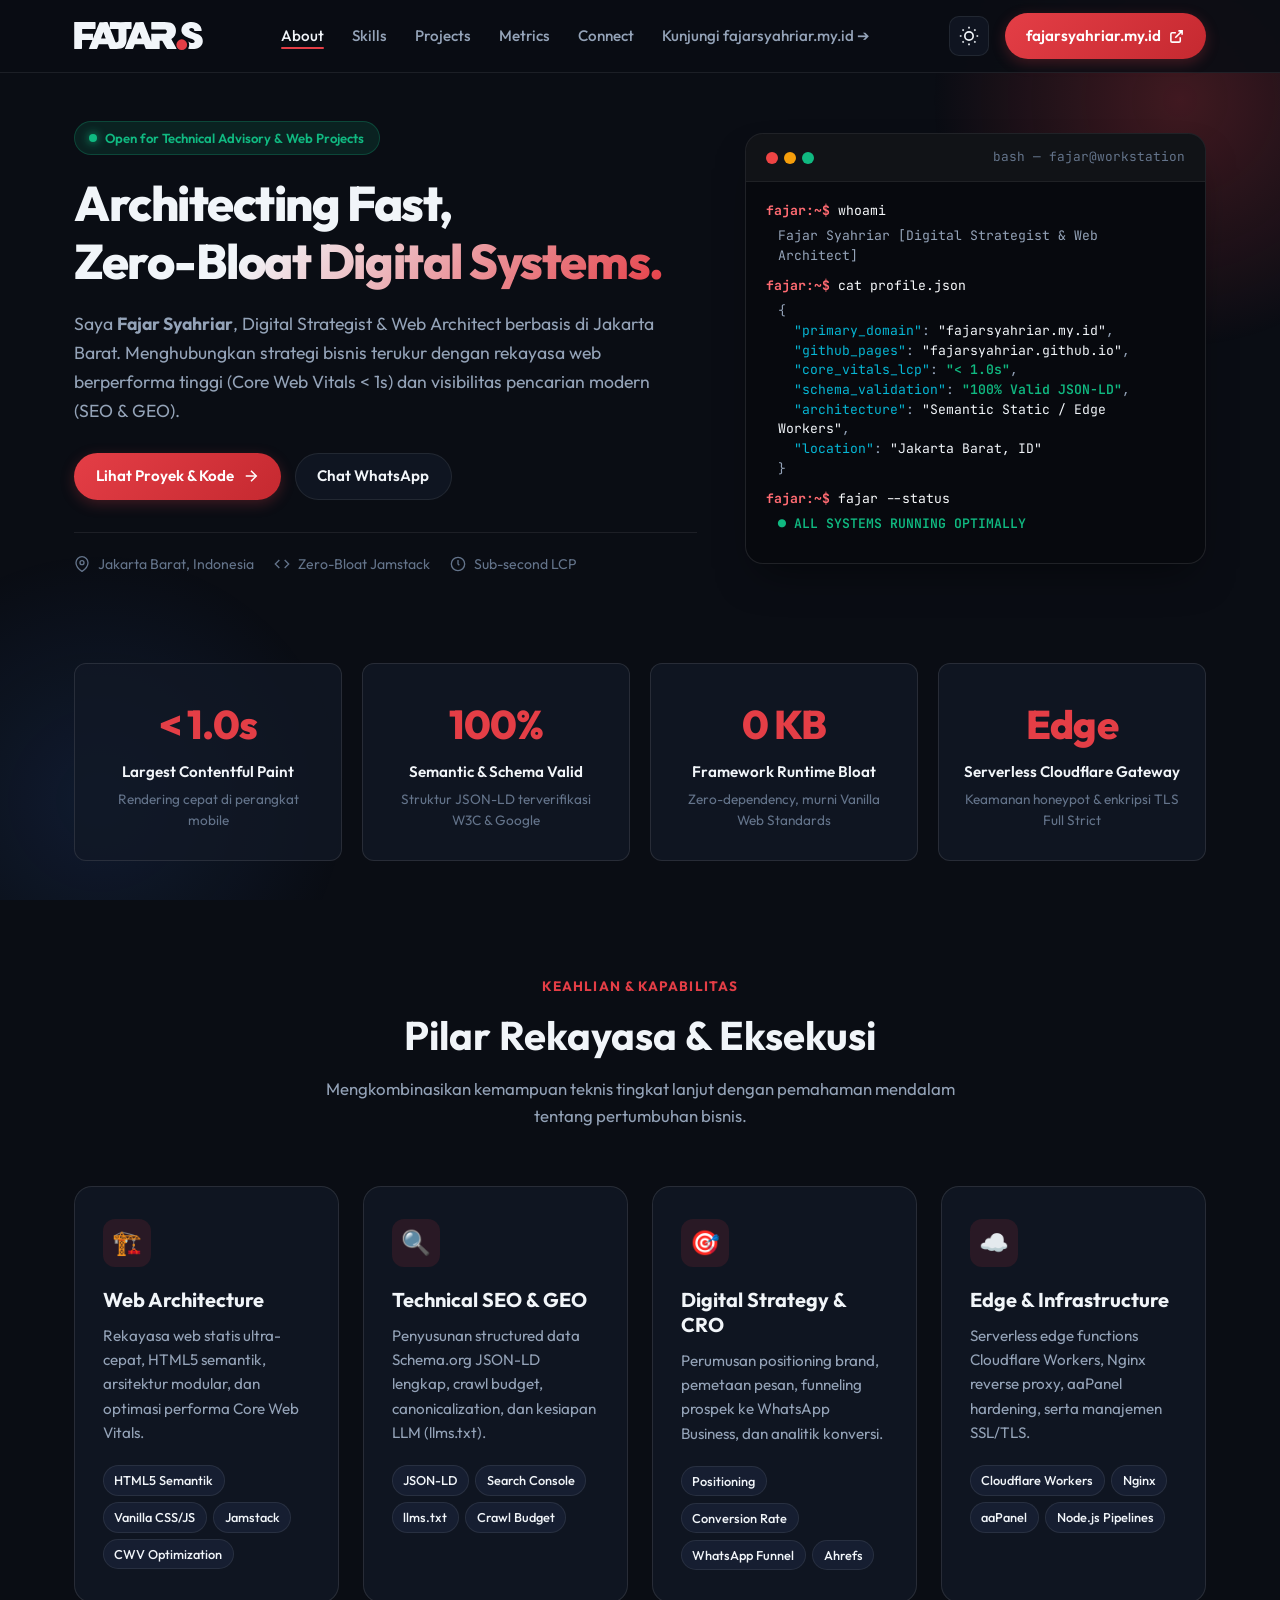
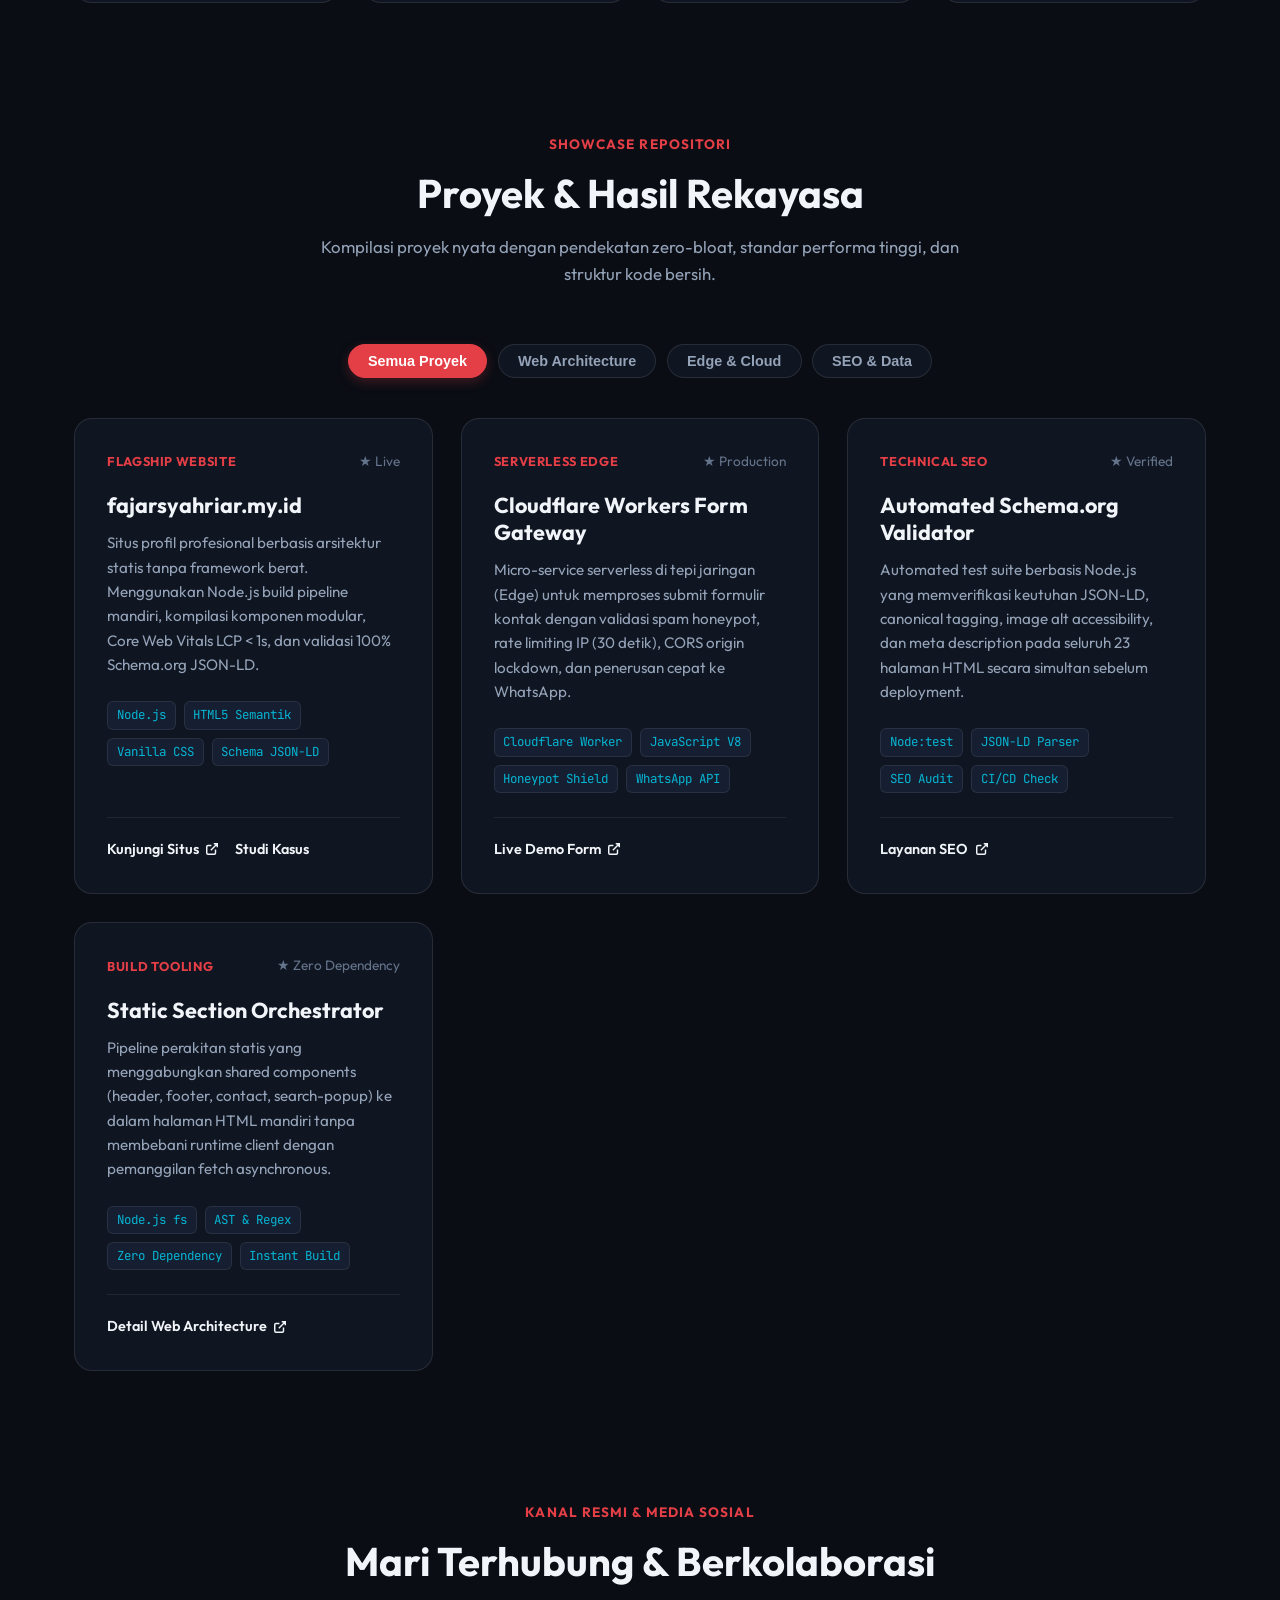
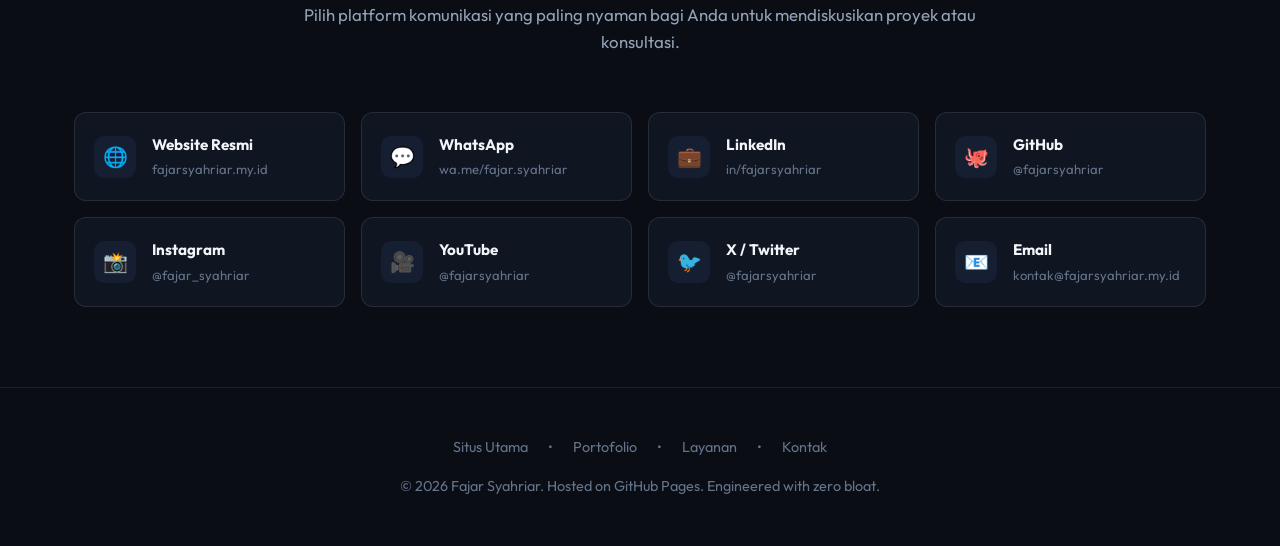
==== commit a321649a: "Fix hero content vertical alignment on desktop" ====
--- a/index.html
+++ b/index.html
@@ -161,31 +161,12 @@
                             <div class="terminal-title">bash — fajar@workstation</div>
                         </div>
                         <div class="terminal-body">
-                            <div class="terminal-line">
-                                <span class="terminal-prompt">fajar:~$</span> <span class="terminal-cmd">whoami</span>
-                            </div>
-                            <div class="terminal-line terminal-output">
-                                Fajar Syahriar [Digital Strategist &amp; Web Architect]
-                            </div>
-                            <div class="terminal-line">
-                                <span class="terminal-prompt">fajar:~$</span> <span class="terminal-cmd">cat profile.json</span>
-                            </div>
-                            <div class="terminal-line terminal-output">
-                                {<br>
-                                &nbsp;&nbsp;<span class="terminal-key">"primary_domain"</span>: <span class="terminal-val">"fajarsyahriar.my.id"</span>,<br>
-                                &nbsp;&nbsp;<span class="terminal-key">"github_pages"</span>: <span class="terminal-val">"fajarsyahriar.github.io"</span>,<br>
-                                &nbsp;&nbsp;<span class="terminal-key">"core_vitals_lcp"</span>: <span class="terminal-highlight">"&lt; 1.0s"</span>,<br>
-                                &nbsp;&nbsp;<span class="terminal-key">"schema_validation"</span>: <span class="terminal-highlight">"100% Valid JSON-LD"</span>,<br>
-                                &nbsp;&nbsp;<span class="terminal-key">"architecture"</span>: <span class="terminal-val">"Semantic Static / Edge Workers"</span>,<br>
-                                &nbsp;&nbsp;<span class="terminal-key">"location"</span>: <span class="terminal-val">"Jakarta Barat, ID"</span><br>
-                                }
-                            </div>
-                            <div class="terminal-line">
-                                <span class="terminal-prompt">fajar:~$</span> <span class="terminal-cmd">fajar --status</span>
-                            </div>
-                            <div class="terminal-line terminal-output">
-                                <span class="terminal-highlight">● ALL SYSTEMS RUNNING OPTIMALLY</span>
-                            </div>
+                            <div class="terminal-line"><span class="terminal-prompt">fajar:~$</span> <span class="terminal-cmd">whoami</span></div>
+                            <div class="terminal-output">Fajar Syahriar [Digital Strategist &amp; Web Architect]</div>
+                            <div class="terminal-line"><span class="terminal-prompt">fajar:~$</span> <span class="terminal-cmd">cat profile.json</span></div>
+                            <div class="terminal-json">{<br>&nbsp;&nbsp;<span class="terminal-key">"primary_domain"</span>: <span class="terminal-val">"fajarsyahriar.my.id"</span>,<br>&nbsp;&nbsp;<span class="terminal-key">"github_pages"</span>: <span class="terminal-val">"fajarsyahriar.github.io"</span>,<br>&nbsp;&nbsp;<span class="terminal-key">"core_vitals_lcp"</span>: <span class="terminal-highlight">"&lt; 1.0s"</span>,<br>&nbsp;&nbsp;<span class="terminal-key">"schema_validation"</span>: <span class="terminal-highlight">"100% Valid JSON-LD"</span>,<br>&nbsp;&nbsp;<span class="terminal-key">"architecture"</span>: <span class="terminal-val">"Semantic Static / Edge Workers"</span>,<br>&nbsp;&nbsp;<span class="terminal-key">"location"</span>: <span class="terminal-val">"Jakarta Barat, ID"</span><br>}</div>
+                            <div class="terminal-line"><span class="terminal-prompt">fajar:~$</span> <span class="terminal-cmd">fajar --status</span></div>
+                            <div class="terminal-output"><span class="terminal-highlight">● ALL SYSTEMS RUNNING OPTIMALLY</span></div>
                         </div>
                     </div>
                 </div>
--- a/css/style.css
+++ b/css/style.css
@@ -352,7 +352,7 @@
 
 /* Hero Section */
 .hero-section {
-  padding: 5rem 0 4rem;
+  padding: 3rem 0 2.5rem;
 }
 
 .hero-grid {
@@ -366,14 +366,14 @@
   display: inline-flex;
   align-items: center;
   gap: 0.5rem;
-  padding: 0.4rem 1rem;
+  padding: 0.35rem 0.9rem;
   border-radius: 9999px;
   background: rgba(16, 185, 129, 0.12);
   border: 1px solid rgba(16, 185, 129, 0.25);
   color: #10b981;
-  font-size: 0.85rem;
+  font-size: 0.82rem;
   font-weight: 600;
-  margin-bottom: 1.5rem;
+  margin-bottom: 1.15rem;
 }
 
 .hero-badge .dot {
@@ -392,10 +392,11 @@
 }
 
 .hero-title {
-  font-size: clamp(2.2rem, 4vw, 3.5rem);
+  font-size: clamp(2.1rem, 3.8vw, 3.25rem);
   font-weight: 800;
   letter-spacing: -0.03em;
-  margin-bottom: 1.25rem;
+  line-height: 1.2;
+  margin-bottom: 1.15rem;
 }
 
 .hero-title .gradient-text {
@@ -405,26 +406,27 @@
 }
 
 .hero-subtitle {
-  font-size: 1.15rem;
+  font-size: 1.1rem;
   color: var(--text-muted);
-  line-height: 1.7;
+  line-height: 1.65;
+  margin-bottom: 1.75rem;
+  max-width: 580px;
+}
+
+.hero-ctas {
+  display: flex;
+  flex-wrap: wrap;
+  gap: 0.85rem;
   margin-bottom: 2rem;
 }
 
-.hero-ctas {
+.hero-meta {
   display: flex;
   flex-wrap: wrap;
-  gap: 1rem;
-  margin-bottom: 2.5rem;
-}
-
-.hero-meta {
-  display: flex;
-  flex-wrap: wrap;
-  gap: 1.5rem;
-  padding-top: 1.5rem;
+  gap: 1.25rem;
+  padding-top: 1.25rem;
   border-top: 1px solid var(--border-subtle);
-  font-size: 0.9rem;
+  font-size: 0.88rem;
   color: var(--text-subtle);
 }
 
@@ -482,28 +484,27 @@
 }
 
 .terminal-body {
-  padding: 1.25rem 1rem;
+  padding: 1.15rem 1.25rem;
   color: #cbd5e1;
-  font-size: 0.84rem;
-  line-height: 1.65;
-  overflow-x: auto;
-  -webkit-overflow-scrolling: touch;
+  font-size: 0.82rem;
+  line-height: 1.5;
   width: 100%;
   max-width: 100%;
   box-sizing: border-box;
 }
 
 .terminal-line {
-  margin-bottom: 0.75rem;
-  white-space: pre-wrap;
+  margin-bottom: 0.35rem;
+  display: flex;
+  align-items: center;
+  gap: 0.5rem;
   word-break: break-word;
-  overflow-wrap: break-word;
-  max-width: 100%;
 }
 
 .terminal-prompt {
   color: var(--accent-light);
   font-weight: 700;
+  flex-shrink: 0;
 }
 
 .terminal-cmd {
@@ -513,8 +514,17 @@
 .terminal-output {
   color: #94a3b8;
   padding-left: 0.75rem;
+  margin-bottom: 0.65rem;
+  line-height: 1.5;
   word-break: break-word;
-  overflow-wrap: anywhere;
+}
+
+.terminal-json {
+  color: #94a3b8;
+  padding-left: 0.75rem;
+  margin-bottom: 0.65rem;
+  line-height: 1.5;
+  font-family: var(--font-mono);
 }
 
 .terminal-key {
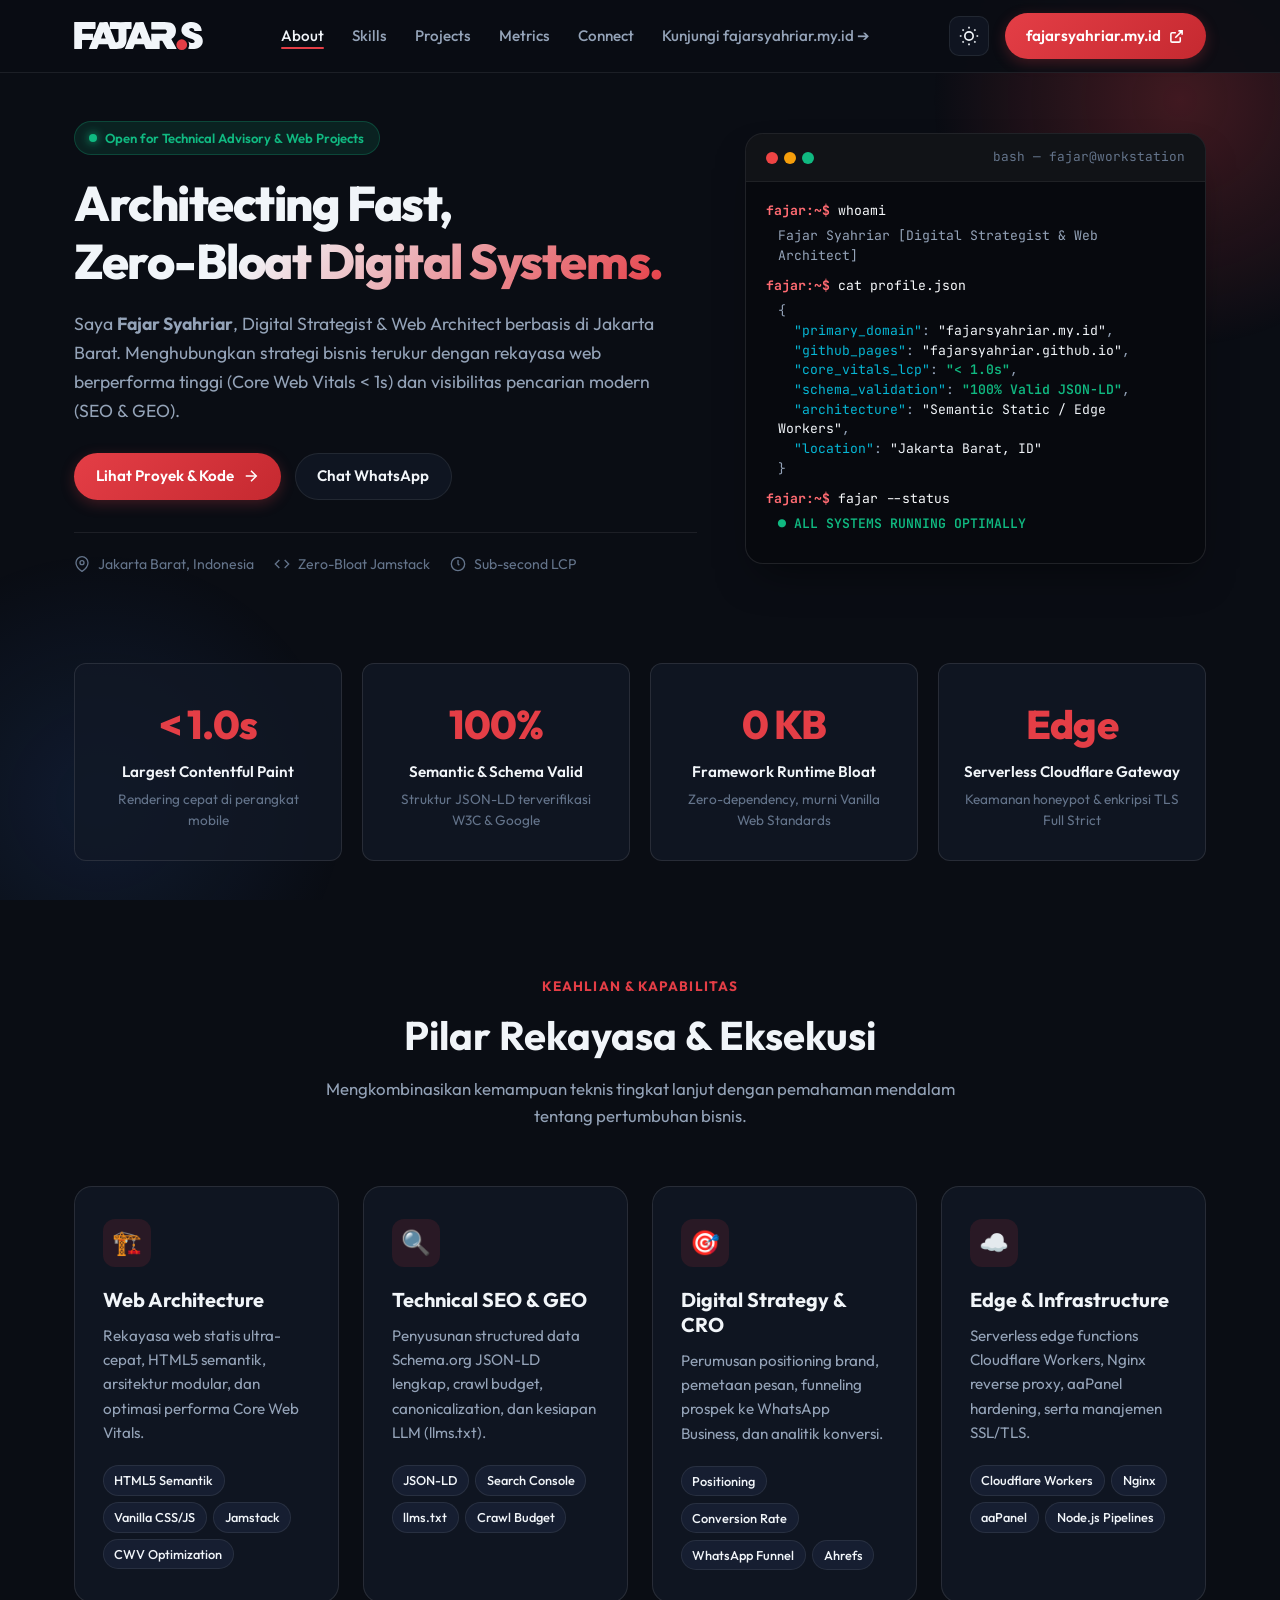
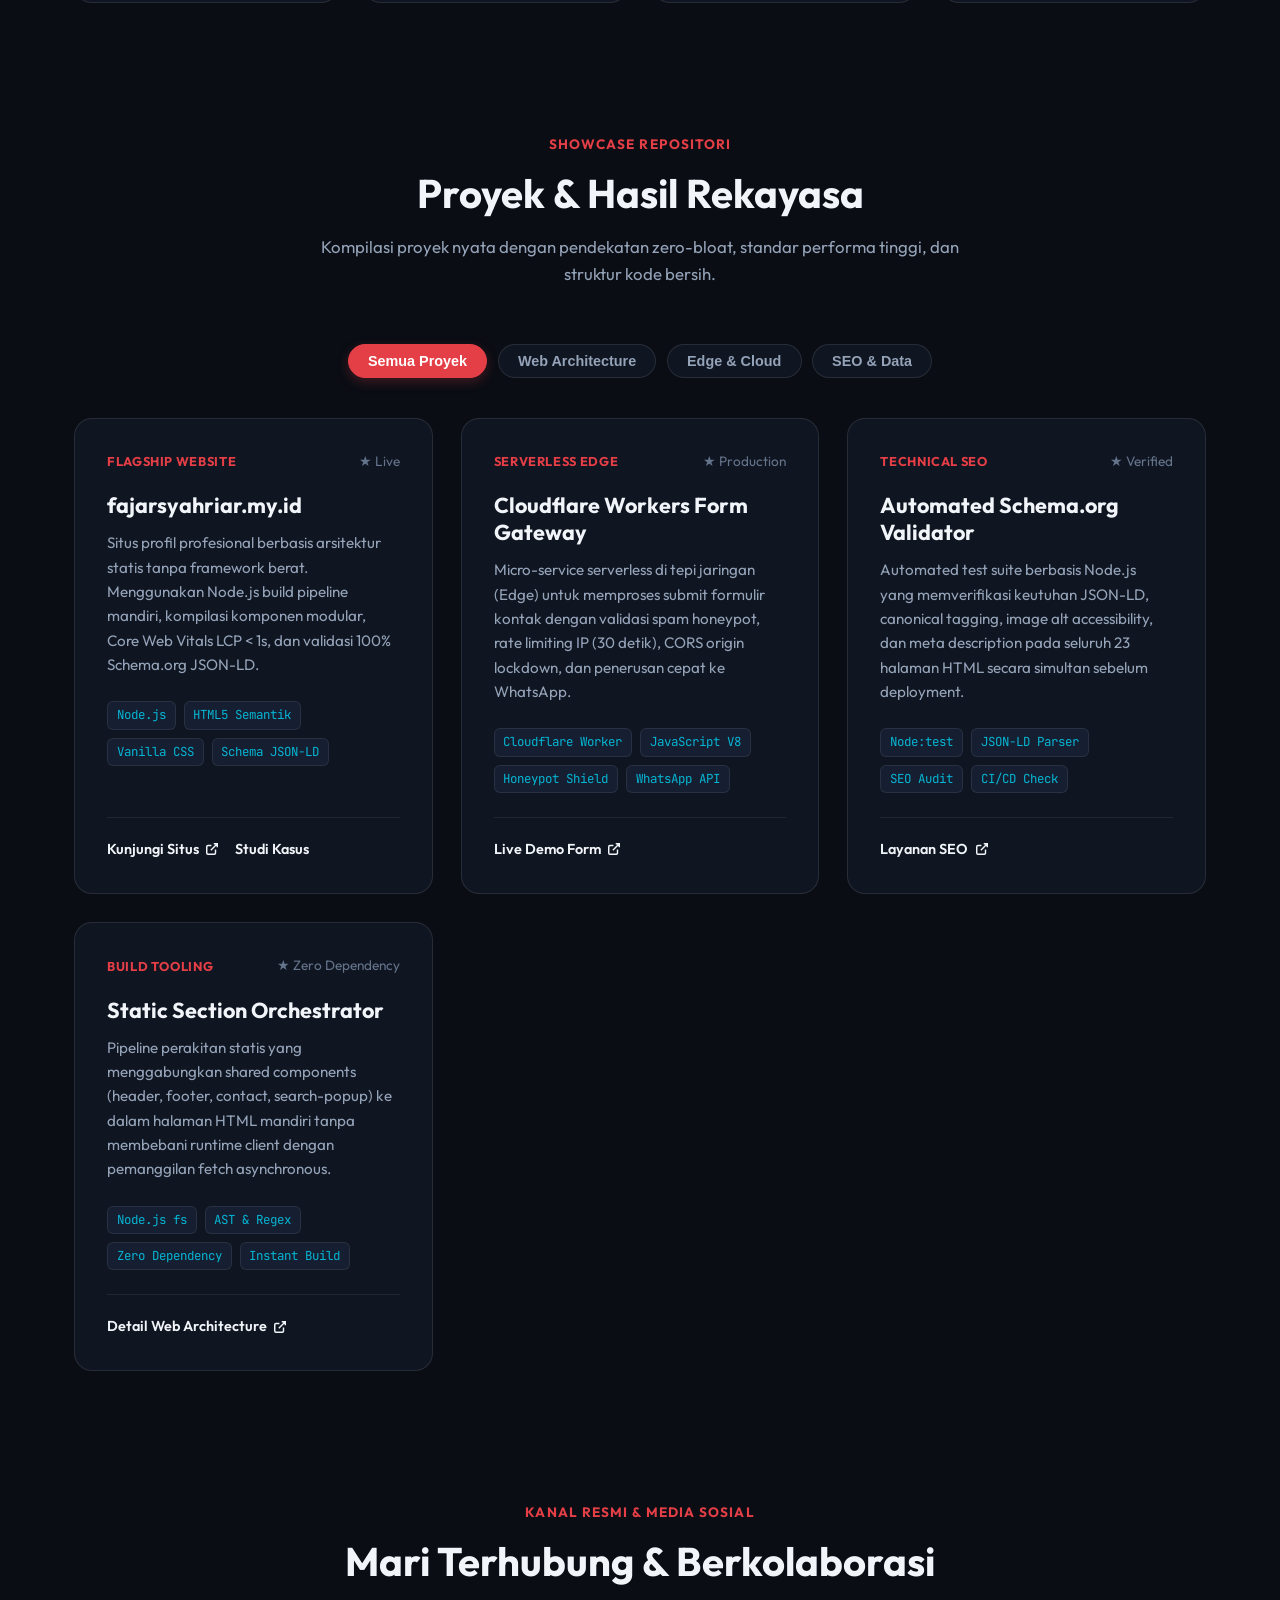
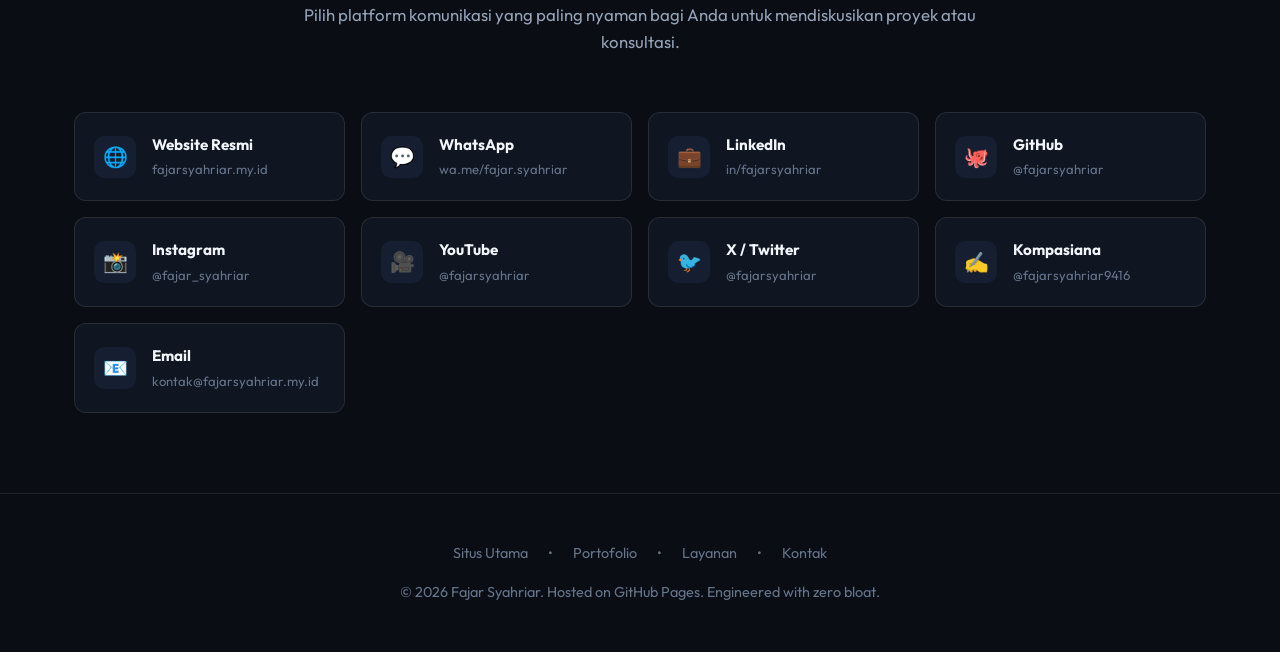
==== commit b08ecd83: "Add Kompasiana profile to connect network" ====
--- a/index.html
+++ b/index.html
@@ -1,12 +1,16 @@
 <!DOCTYPE html>
 <html lang="id" data-theme="dark">
+
 <head>
     <meta charset="UTF-8">
     <meta name="viewport" content="width=device-width, initial-scale=1.0">
     <title>Fajar Syahriar | Developer Portfolio &amp; GitHub Showcase</title>
-    <meta name="description" content="Showcase arsitektur web statis, Core Web Vitals, dan repositori open-source oleh Fajar Syahriar. Kunjungi situs resmi di fajarsyahriar.my.id">
-    <meta name="keywords" content="Fajar Syahriar, GitHub Pages, Web Architect, Developer Portfolio, Technical SEO, Core Web Vitals, Static Site Architecture">
+    <meta name="description"
+        content="Showcase arsitektur web statis, Core Web Vitals, dan repositori open-source oleh Fajar Syahriar. Kunjungi situs resmi di fajarsyahriar.my.id">
+    <meta name="keywords"
+        content="Fajar Syahriar, GitHub Pages, Web Architect, Developer Portfolio, Technical SEO, Core Web Vitals, Static Site Architecture">
     <link rel="canonical" href="https://fajarsyahriar.github.io/">
+    <meta name="google-site-verification" content="hLrHtrxFFssOS3hCnmrLG8RBgf6929qRyeZdfehnbaE" />
 
     <!-- Favicon / Manifest (Identical to fajarsyahriar.my.id) -->
     <link rel="icon" href="assets/icons/favicon.ico" sizes="any">
@@ -20,15 +24,21 @@
     <meta property="og:type" content="website">
     <meta property="og:url" content="https://fajarsyahriar.github.io/">
     <meta property="og:title" content="Fajar Syahriar | Developer Portfolio &amp; GitHub Showcase">
-    <meta property="og:description" content="Showcase arsitektur web berperforma tinggi, zero-bloat engineering, dan repositori teknis oleh Fajar Syahriar.">
+    <meta property="og:description"
+        content="Showcase arsitektur web berperforma tinggi, zero-bloat engineering, dan repositori teknis oleh Fajar Syahriar.">
+    <meta property="og:image" content="https://fajarsyahriar.my.id/images/hero-img-optimized.jpg">
     <meta property="twitter:card" content="summary_large_image">
     <meta property="twitter:title" content="Fajar Syahriar | Developer Portfolio &amp; GitHub Showcase">
-    <meta property="twitter:description" content="Showcase arsitektur web berperforma tinggi, zero-bloat engineering, dan repositori teknis oleh Fajar Syahriar.">
+    <meta property="twitter:description"
+        content="Showcase arsitektur web berperforma tinggi, zero-bloat engineering, dan repositori teknis oleh Fajar Syahriar.">
+    <meta property="twitter:image" content="https://fajarsyahriar.my.id/images/hero-img-optimized.jpg">
 
     <!-- Google Fonts -->
     <link rel="preconnect" href="https://fonts.googleapis.com">
     <link rel="preconnect" href="https://fonts.gstatic.com" crossorigin>
-    <link href="https://fonts.googleapis.com/css2?family=JetBrains+Mono:wght@400;600;700&family=Outfit:wght@400;500;600;700;800&display=swap" rel="stylesheet">
+    <link
+        href="https://fonts.googleapis.com/css2?family=JetBrains+Mono:wght@400;600;700&family=Outfit:wght@400;500;600;700;800&display=swap"
+        rel="stylesheet">
 
     <!-- Stylesheet -->
     <link rel="stylesheet" href="css/style.css">
@@ -39,24 +49,68 @@
       "@context": "https://schema.org",
       "@graph": [
         {
+          "@type": "ProfilePage",
+          "@id": "https://fajarsyahriar.github.io/#webpage",
+          "url": "https://fajarsyahriar.github.io/",
+          "name": "Fajar Syahriar | Developer Portfolio & GitHub Showcase",
+          "description": "Showcase arsitektur web berperforma tinggi, zero-bloat engineering, dan repositori teknis oleh Fajar Syahriar.",
+          "isPartOf": {
+            "@type": "WebSite",
+            "@id": "https://fajarsyahriar.my.id/#website",
+            "url": "https://fajarsyahriar.my.id/",
+            "name": "Fajar Syahriar"
+          },
+          "mainEntity": {
+            "@id": "https://fajarsyahriar.my.id/#person"
+          }
+        },
+        {
           "@type": "Person",
+          "@id": "https://fajarsyahriar.my.id/#person",
           "name": "Fajar Syahriar",
           "url": "https://fajarsyahriar.my.id/",
+          "image": "https://fajarsyahriar.my.id/images/hero-img-optimized.jpg",
+          "jobTitle": "Digital Strategist & Web Architect",
+          "email": "mailto:kontak@fajarsyahriar.my.id",
+          "telephone": [
+            "+62895636034408",
+            "+6282122217709"
+          ],
+          "address": {
+            "@type": "PostalAddress",
+            "streetAddress": "Jl. Jembatan Besi XII",
+            "addressLocality": "Tambora, Jakarta Barat",
+            "addressRegion": "DKI Jakarta",
+            "postalCode": "11320",
+            "addressCountry": "ID"
+          },
           "sameAs": [
             "https://github.com/fajarsyahriar",
             "https://fajarsyahriar.github.io/",
             "https://www.linkedin.com/in/fajarsyahriar/",
             "https://www.instagram.com/fajar_syahriar/",
+            "https://www.youtube.com/@fajarsyahriar",
             "https://x.com/fajarsyahriar/",
+            "https://www.facebook.com/fajar.syahriar/",
+            "https://id.pinterest.com/fajarsyahriar/",
+            "https://www.kompasiana.com/fajarsyahriar9416",
             "https://wa.me/fajar.syahriar"
           ],
-          "jobTitle": "Digital Strategist & Web Architect",
-          "knowsAbout": ["Web Architecture", "Technical SEO", "Core Web Vitals", "Brand Identity", "Cloudflare Edge"]
+          "knowsAbout": [
+            "Web Architecture",
+            "Technical SEO",
+            "Core Web Vitals",
+            "Brand Identity",
+            "Cloudflare Edge",
+            "Node.js Pipelines",
+            "Jamstack"
+          ]
         }
       ]
     }
     </script>
 </head>
+
 <body>
 
     <!-- Contained Background Glows (Zero-Overflow Protected) -->
@@ -71,12 +125,17 @@
             <nav class="nav-wrap">
                 <!-- Official Vector Logo (Identical to fajarsyahriar.my.id) -->
                 <a href="/" class="logo-area" aria-label="Fajar Syahriar Home">
-                    <svg id="Layer_1" xmlns="http://www.w3.org/2000/svg" viewBox="0 0 125.22633 27.27131" width="129" height="28" role="img" aria-label="Fajar Syahriar Logo" class="brand-logo-svg">
-                        <path class="cls-1" d="m18.36196,16.02158c.88294-2.17129,1.77379-4.33943,2.64691-6.51465,1.20067-2.99123,2.38756-5.98795,3.58159-8.98183.10424-.26137.25368-.40521.58622-.40296,2.27169.01539,4.54369.01512,6.81523-.01078.37383-.00426.49263.17771.60171.45393.6101,1.5449,1.22245,3.08892,1.83531,4.63273.04546.11452.10092.22509.22368.49668,0-1.77155.02646-3.37557-.01513-4.97782-.01357-.52282.1461-.60435.62728-.60315,6.66275.01667,13.32557.01837,19.98828-.00317.52581-.0017.61825.15061.61084.63201-.02903,1.8848-.02258,3.77037-.00544,5.65544.00329.36175-.07716.48284-.46211.4755-1.3168-.0251-2.63463.00432-3.95153-.0179-.39476-.00666-.55338.0498-.55075.51066.02003,3.50363.03422,7.00779-.00804,10.51108-.02381,1.97404-.51784,3.83041-1.73372,5.44477-1.00892,1.33958-2.40352,2.06139-3.97709,2.50683-2.05686.58224-4.16556.39544-6.25948.42134-1.22161.01512-2.44379-.00248-3.66498.02583-.42622.00988-.6567-.13825-.80196-.53767-.45885-1.26171-.94658-2.51295-1.41772-3.77026-.09419-.25136-.22221-.37246-.52737-.37075-2.71085.01517-5.42182.01201-8.13274.00511-.28507-.00073-.40596.07471-.51289.37388-.45793,1.28121-.97287,2.54206-1.46029,3.81291-.1075.28029-.22341.46089-.59272.4586-2.32863-.01445-4.65745.00243-6.98621.00613-.62537.00099-.61899-.00097-.37352-.60915,1.06566-2.64025,2.12742-5.28207,3.18959-7.92372.02664-.06626.04167-.13718.08224-.27363-1.64404,0-3.24426-.00196-4.84446.00056-1.5653.00246-3.13071.02145-4.69582.0066-.4232-.00402-.57425.0906-.56916.55706.0272,2.49431.01282,4.98906.01279,7.48366q0,.7541-.78826.75592c-2.09977.00118-4.19957-.00499-6.29927.00717-.36403.00211-.51738-.04622-.51695-.48824C.02402,17.5258.00868,9.28126.00005,1.03673-.00091.1248.00421.12157.89352.12144c6.4528-.001,12.90561.00518,19.35836-.01254.47187-.0013.5669.14306.56169.57609-.02291,1.90401-.0268,3.80858-.00438,5.71255.00489.41539-.12532.48864-.51093.4873-3.91352-.01363-7.82711-.00636-11.74069-.00637-.82247,0-.82237-.00267-.82242.84354-.00006,1.08544.01991,2.17145-.01136,3.256-.011.38157.09703.46295.4632.46127,3.18815-.01469,6.37645-.00078,9.56456-.01911.41422-.00238.54636.07794.53518.51965-.03419,1.35086-.01242,2.70314-.01242,4.05486.02922.00896.05843.01793.08765.02689Zm16.72012-9.15701c.10637.22929.17539.36005.22923.49675,1.56425,3.97198,3.12661,7.9447,4.69123,11.91654.06633.16839.08033.37984.27426.46514.8836.38863,2.48219-.38509,2.73981-1.31184.22815-.82074.12659-1.65684.12868-2.48656.00722-2.87517-.00025-5.75039-.00639-8.62558-.00044-.20476.09869-.46194-.29751-.4602-2.55683.01124-5.11374.00575-7.75933.00575Zm-4.38742,9.10132c-.7712-2.13136-1.51326-4.18219-2.28367-6.31135-.76158,2.14166-1.49608,4.20721-2.24432,6.31135h4.52799Z"/>
-                        <path class="cls-1" d="m75.04281,19.02299c0-2.32955.01193-4.64163-.01063-6.95337-.00422-.43337.11628-.53415.54183-.53275,4.04662.01335,8.09413.04847,12.1396-.02295,1.66372-.02937,2.55656-.94889,2.52926-2.28028-.01896-.92485-.61884-1.6816-1.55569-1.89598-.36291-.08304-.73533-.142-1.11977-.14097-3.98947.01072-7.97901-.00073-11.96843.01675-.4508.00198-.55878-.10598-.55272-.56484.02637-1.99855.00911-3.99788-.01342-5.99669-.00454-.40303.08276-.54562.53254-.54395,5.0393.01865,10.07993-.05472,15.11751.04013,2.33099.04389,4.54039.69278,6.25186,2.45217,1.08522,1.11561,1.65257,2.48878,1.94913,3.98429.45222,2.2806.17218,4.47374-.87851,6.55412-.68224,1.35081-1.6967,2.39807-3.03669,3.10844-.39396.20884-.411.41006-.2087.77341,1.57742,2.83327,3.13932,5.67513,4.70519,8.5148.04506.08173.07324.17328.12245.25207.20211.32364.20953.47783-.26657.47444-2.88172-.02047-5.76366-.02196-8.64542-.00744-.29922.0015-.40875-.15649-.52055-.34862-1.02724-1.7654-2.04947-3.5337-3.07197-5.30185-.4124-.71316-.82036-1.42888-1.23364-2.14153-.111-.19142-.25909-.2887-.50817-.27734-.5524.02519-1.10837.03622-1.65962.00149-.39603-.02495-.46362.12759-.46133.48435.01502,2.34184-.00712,4.68399.01992,7.02562.00563.48759-.13813.58707-.60528.5835-4.10276-.0313-8.20573-.04006-12.30863-.03926-.41729.00008-.64575-.13243-.79109-.52944-.46214-1.2625-.96158-2.51139-1.42933-3.77191-.09375-.25264-.214-.33728-.48931-.33625-2.71051.01021-5.4211.008-8.13274.00511-.30952-.00138-.45139.08225-.56465.39294-.46546,1.27685-.97942,2.53602-1.46291,3.80648-.10835.28471-.20702.46046-.58547.45657-2.34698-.02411-4.69437-.01764-7.04156-.00719-.36916.00164-.56082.03459-.35842-.46532,2.10723-5.20465,4.18144-10.42259,6.27549-15.63257,1.29406-3.21964,2.60759-6.43149,3.90883-9.64827.10293-.25445.24733-.37695.54682-.37586,2.30962.00836,4.61941.00974,6.92885-.01442.38164-.00399.42502.24201.51826.47508.81786,2.04441,1.63311,4.08987,2.44435,6.13691,1.5398,3.88543,3.0758,7.77236,4.61608,11.6576.08635.21781.08394.48479.33214.64201Zm-11.56038-9.37703c-.77982,2.15233-1.52556,4.21062-2.28782,6.31453h4.59001c-.76801-2.10653-1.52009-4.16937-2.30219-6.31453Z"/>
-                        <path class="cls-2" d="m111.15917,19.05909c.74686.49048,1.37485.88746,2.09716,1.10898,1.03553.31757,2.07819.50094,3.1025.03359,1.15095-.52512,1.27735-1.68583.30067-2.5096-.55483-.46798-1.21148-.76176-1.87767-1.03573-2.08111-.85587-4.22291-1.56964-6.21891-2.62513-1.52843-.80824-2.90731-1.8093-3.58819-3.45775-.99817-2.41666-.70115-4.75578.79488-6.87833,1.37038-1.94428,3.39138-2.93119,5.6689-3.40885,2.6032-.54597,5.1681-.31026,7.61521.70076,2.4862,1.02717,4.14734,2.85154,4.84286,5.49023.1654.62747.24344,1.26035.24417,1.9088.00027.24429-.07634.30661-.31025.30584-2.18884-.00725-4.37775-.00781-6.56659.00062-.22098.00085-.24472-.08467-.28343-.27512-.13214-.65026-.3016-1.28934-.78538-1.79434-.85217-.88955-2.68304-1.06063-3.67411-.23241-.71994.60164-.68924,1.46225.17524,2.14555.83647.66117,1.86469.97182,2.84807,1.35187,1.93208.74671,3.90344,1.39847,5.72932,2.39889,3.06676,1.68032,4.28755,4.14225,3.87495,7.46479-.25223,2.03104-1.34782,3.63606-3.12487,4.80037-2.45193,1.60647-5.16297,1.91327-7.9755,1.80754-.84102-.03162-1.67598-.21621-2.51451-.32466-.41458-.05362-.53016-.19537-.31092-.61253,1.08328-2.06131,1.02214-4.13482-.0636-6.36338Z"/>
-                        <path class="cls-3" d="m111.6342,23.88593c-.0835-.04646-.06531-.08375.0105-.11584-.0035.03861-.00701.07723-.0105.11584Z"/>
-                        <circle class="cls-3" cx="104.73265" cy="22.06562" r="5.20569"/>
+                    <svg id="Layer_1" xmlns="http://www.w3.org/2000/svg" viewBox="0 0 125.22633 27.27131" width="129"
+                        height="28" role="img" aria-label="Fajar Syahriar Logo" class="brand-logo-svg">
+                        <path class="cls-1"
+                            d="m18.36196,16.02158c.88294-2.17129,1.77379-4.33943,2.64691-6.51465,1.20067-2.99123,2.38756-5.98795,3.58159-8.98183.10424-.26137.25368-.40521.58622-.40296,2.27169.01539,4.54369.01512,6.81523-.01078.37383-.00426.49263.17771.60171.45393.6101,1.5449,1.22245,3.08892,1.83531,4.63273.04546.11452.10092.22509.22368.49668,0-1.77155.02646-3.37557-.01513-4.97782-.01357-.52282.1461-.60435.62728-.60315,6.66275.01667,13.32557.01837,19.98828-.00317.52581-.0017.61825.15061.61084.63201-.02903,1.8848-.02258,3.77037-.00544,5.65544.00329.36175-.07716.48284-.46211.4755-1.3168-.0251-2.63463.00432-3.95153-.0179-.39476-.00666-.55338.0498-.55075.51066.02003,3.50363.03422,7.00779-.00804,10.51108-.02381,1.97404-.51784,3.83041-1.73372,5.44477-1.00892,1.33958-2.40352,2.06139-3.97709,2.50683-2.05686.58224-4.16556.39544-6.25948.42134-1.22161.01512-2.44379-.00248-3.66498.02583-.42622.00988-.6567-.13825-.80196-.53767-.45885-1.26171-.94658-2.51295-1.41772-3.77026-.09419-.25136-.22221-.37246-.52737-.37075-2.71085.01517-5.42182.01201-8.13274.00511-.28507-.00073-.40596.07471-.51289.37388-.45793,1.28121-.97287,2.54206-1.46029,3.81291-.1075.28029-.22341.46089-.59272.4586-2.32863-.01445-4.65745.00243-6.98621.00613-.62537.00099-.61899-.00097-.37352-.60915,1.06566-2.64025,2.12742-5.28207,3.18959-7.92372.02664-.06626.04167-.13718.08224-.27363-1.64404,0-3.24426-.00196-4.84446.00056-1.5653.00246-3.13071.02145-4.69582.0066-.4232-.00402-.57425.0906-.56916.55706.0272,2.49431.01282,4.98906.01279,7.48366q0,.7541-.78826.75592c-2.09977.00118-4.19957-.00499-6.29927.00717-.36403.00211-.51738-.04622-.51695-.48824C.02402,17.5258.00868,9.28126.00005,1.03673-.00091.1248.00421.12157.89352.12144c6.4528-.001,12.90561.00518,19.35836-.01254.47187-.0013.5669.14306.56169.57609-.02291,1.90401-.0268,3.80858-.00438,5.71255.00489.41539-.12532.48864-.51093.4873-3.91352-.01363-7.82711-.00636-11.74069-.00637-.82247,0-.82237-.00267-.82242.84354-.00006,1.08544.01991,2.17145-.01136,3.256-.011.38157.09703.46295.4632.46127,3.18815-.01469,6.37645-.00078,9.56456-.01911.41422-.00238.54636.07794.53518.51965-.03419,1.35086-.01242,2.70314-.01242,4.05486.02922.00896.05843.01793.08765.02689Zm16.72012-9.15701c.10637.22929.17539.36005.22923.49675,1.56425,3.97198,3.12661,7.9447,4.69123,11.91654.06633.16839.08033.37984.27426.46514.8836.38863,2.48219-.38509,2.73981-1.31184.22815-.82074.12659-1.65684.12868-2.48656.00722-2.87517-.00025-5.75039-.00639-8.62558-.00044-.20476.09869-.46194-.29751-.4602-2.55683.01124-5.11374.00575-7.75933.00575Zm-4.38742,9.10132c-.7712-2.13136-1.51326-4.18219-2.28367-6.31135-.76158,2.14166-1.49608,4.20721-2.24432,6.31135h4.52799Z" />
+                        <path class="cls-1"
+                            d="m75.04281,19.02299c0-2.32955.01193-4.64163-.01063-6.95337-.00422-.43337.11628-.53415.54183-.53275,4.04662.01335,8.09413.04847,12.1396-.02295,1.66372-.02937,2.55656-.94889,2.52926-2.28028-.01896-.92485-.61884-1.6816-1.55569-1.89598-.36291-.08304-.73533-.142-1.11977-.14097-3.98947.01072-7.97901-.00073-11.96843.01675-.4508.00198-.55878-.10598-.55272-.56484.02637-1.99855.00911-3.99788-.01342-5.99669-.00454-.40303.08276-.54562.53254-.54395,5.0393.01865,10.07993-.05472,15.11751.04013,2.33099.04389,4.54039.69278,6.25186,2.45217,1.08522,1.11561,1.65257,2.48878,1.94913,3.98429.45222,2.2806.17218,4.47374-.87851,6.55412-.68224,1.35081-1.6967,2.39807-3.03669,3.10844-.39396.20884-.411.41006-.2087.77341,1.57742,2.83327,3.13932,5.67513,4.70519,8.5148.04506.08173.07324.17328.12245.25207.20211.32364.20953.47783-.26657.47444-2.88172-.02047-5.76366-.02196-8.64542-.00744-.29922.0015-.40875-.15649-.52055-.34862-1.02724-1.7654-2.04947-3.5337-3.07197-5.30185-.4124-.71316-.82036-1.42888-1.23364-2.14153-.111-.19142-.25909-.2887-.50817-.27734-.5524.02519-1.10837.03622-1.65962.00149-.39603-.02495-.46362.12759-.46133.48435.01502,2.34184-.00712,4.68399.01992,7.02562.00563.48759-.13813.58707-.60528.5835-4.10276-.0313-8.20573-.04006-12.30863-.03926-.41729.00008-.64575-.13243-.79109-.52944-.46214-1.2625-.96158-2.51139-1.42933-3.77191-.09375-.25264-.214-.33728-.48931-.33625-2.71051.01021-5.4211.008-8.13274.00511-.30952-.00138-.45139.08225-.56465.39294-.46546,1.27685-.97942,2.53602-1.46291,3.80648-.10835.28471-.20702.46046-.58547.45657-2.34698-.02411-4.69437-.01764-7.04156-.00719-.36916.00164-.56082.03459-.35842-.46532,2.10723-5.20465,4.18144-10.42259,6.27549-15.63257,1.29406-3.21964,2.60759-6.43149,3.90883-9.64827.10293-.25445.24733-.37695.54682-.37586,2.30962.00836,4.61941.00974,6.92885-.01442.38164-.00399.42502.24201.51826.47508.81786,2.04441,1.63311,4.08987,2.44435,6.13691,1.5398,3.88543,3.0758,7.77236,4.61608,11.6576.08635.21781.08394.48479.33214.64201Zm-11.56038-9.37703c-.77982,2.15233-1.52556,4.21062-2.28782,6.31453h4.59001c-.76801-2.10653-1.52009-4.16937-2.30219-6.31453Z" />
+                        <path class="cls-2"
+                            d="m111.15917,19.05909c.74686.49048,1.37485.88746,2.09716,1.10898,1.03553.31757,2.07819.50094,3.1025.03359,1.15095-.52512,1.27735-1.68583.30067-2.5096-.55483-.46798-1.21148-.76176-1.87767-1.03573-2.08111-.85587-4.22291-1.56964-6.21891-2.62513-1.52843-.80824-2.90731-1.8093-3.58819-3.45775-.99817-2.41666-.70115-4.75578.79488-6.87833,1.37038-1.94428,3.39138-2.93119,5.6689-3.40885,2.6032-.54597,5.1681-.31026,7.61521.70076,2.4862,1.02717,4.14734,2.85154,4.84286,5.49023.1654.62747.24344,1.26035.24417,1.9088.00027.24429-.07634.30661-.31025.30584-2.18884-.00725-4.37775-.00781-6.56659.00062-.22098.00085-.24472-.08467-.28343-.27512-.13214-.65026-.3016-1.28934-.78538-1.79434-.85217-.88955-2.68304-1.06063-3.67411-.23241-.71994.60164-.68924,1.46225.17524,2.14555.83647.66117,1.86469.97182,2.84807,1.35187,1.93208.74671,3.90344,1.39847,5.72932,2.39889,3.06676,1.68032,4.28755,4.14225,3.87495,7.46479-.25223,2.03104-1.34782,3.63606-3.12487,4.80037-2.45193,1.60647-5.16297,1.91327-7.9755,1.80754-.84102-.03162-1.67598-.21621-2.51451-.32466-.41458-.05362-.53016-.19537-.31092-.61253,1.08328-2.06131,1.02214-4.13482-.0636-6.36338Z" />
+                        <path class="cls-3"
+                            d="m111.6342,23.88593c-.0835-.04646-.06531-.08375.0105-.11584-.0035.03861-.00701.07723-.0105.11584Z" />
+                        <circle class="cls-3" cx="104.73265" cy="22.06562" r="5.20569" />
                     </svg>
                 </a>
 
@@ -87,20 +146,35 @@
                     <li><a href="#metrics">Metrics</a></li>
                     <li><a href="#connect">Connect</a></li>
                     <li class="mobile-website-btn">
-                        <a href="https://fajarsyahriar.my.id/" target="_blank" rel="noopener">Kunjungi fajarsyahriar.my.id ➔</a>
+                        <a href="https://fajarsyahriar.my.id/" target="_blank" rel="noopener">Kunjungi
+                            fajarsyahriar.my.id ➔</a>
                     </li>
                 </ul>
 
                 <div class="nav-actions">
                     <button class="btn-theme" id="theme-toggle" aria-label="Toggle Dark/Light Mode">
-                        <svg width="20" height="20" viewBox="0 0 24 24" fill="none" stroke="currentColor" stroke-width="2"><circle cx="12" cy="12" r="5"/><path d="M12 1v2M12 21v2M4.22 4.22l1.42 1.42M18.36 18.36l1.42 1.42M1 12h2M21 12h2M4.22 19.78l1.42-1.42M18.36 5.64l1.42-1.42"/></svg>
+                        <svg width="20" height="20" viewBox="0 0 24 24" fill="none" stroke="currentColor"
+                            stroke-width="2">
+                            <circle cx="12" cy="12" r="5" />
+                            <path
+                                d="M12 1v2M12 21v2M4.22 4.22l1.42 1.42M18.36 18.36l1.42 1.42M1 12h2M21 12h2M4.22 19.78l1.42-1.42M18.36 5.64l1.42-1.42" />
+                        </svg>
                     </button>
-                    <a href="https://fajarsyahriar.my.id/" target="_blank" rel="noopener" class="btn-primary nav-cta-desktop">
+                    <a href="https://fajarsyahriar.my.id/" target="_blank" rel="noopener"
+                        class="btn-primary nav-cta-desktop">
                         <span>fajarsyahriar.my.id</span>
-                        <svg width="15" height="15" viewBox="0 0 24 24" fill="none" stroke="currentColor" stroke-width="2.5"><path d="M18 13v6a2 2 0 0 1-2 2H5a2 2 0 0 1-2-2V8a2 2 0 0 1 2-2h6M15 3h6v6M10 14L21 3"/></svg>
+                        <svg width="15" height="15" viewBox="0 0 24 24" fill="none" stroke="currentColor"
+                            stroke-width="2.5">
+                            <path d="M18 13v6a2 2 0 0 1-2 2H5a2 2 0 0 1-2-2V8a2 2 0 0 1 2-2h6M15 3h6v6M10 14L21 3" />
+                        </svg>
                     </a>
                     <button class="btn-mobile-toggle" id="mobile-toggle" aria-label="Open Mobile Menu">
-                        <svg width="22" height="22" viewBox="0 0 24 24" fill="none" stroke="currentColor" stroke-width="2"><line x1="3" y1="12" x2="21" y2="12"></line><line x1="3" y1="6" x2="21" y2="6"></line><line x1="3" y1="18" x2="21" y2="18"></line></svg>
+                        <svg width="22" height="22" viewBox="0 0 24 24" fill="none" stroke="currentColor"
+                            stroke-width="2">
+                            <line x1="3" y1="12" x2="21" y2="12"></line>
+                            <line x1="3" y1="6" x2="21" y2="6"></line>
+                            <line x1="3" y1="18" x2="21" y2="18"></line>
+                        </svg>
                     </button>
                 </div>
             </nav>
@@ -123,12 +197,18 @@
                             <span class="gradient-text">Zero-Bloat Digital Systems.</span>
                         </h1>
                         <p class="hero-subtitle">
-                            Saya <strong>Fajar Syahriar</strong>, Digital Strategist &amp; Web Architect berbasis di Jakarta Barat. Menghubungkan strategi bisnis terukur dengan rekayasa web berperforma tinggi (Core Web Vitals &lt; 1s) dan visibilitas pencarian modern (SEO &amp; GEO).
+                            Saya <strong>Fajar Syahriar</strong>, Digital Strategist &amp; Web Architect berbasis di
+                            Jakarta Barat. Menghubungkan strategi bisnis terukur dengan rekayasa web berperforma tinggi
+                            (Core Web Vitals &lt; 1s) dan visibilitas pencarian modern (SEO &amp; GEO).
                         </p>
                         <div class="hero-ctas">
                             <a href="#projects" class="btn-primary">
                                 <span>Lihat Proyek &amp; Kode</span>
-                                <svg width="18" height="18" viewBox="0 0 24 24" fill="none" stroke="currentColor" stroke-width="2"><line x1="5" y1="12" x2="19" y2="12"></line><polyline points="12 5 19 12 12 19"></polyline></svg>
+                                <svg width="18" height="18" viewBox="0 0 24 24" fill="none" stroke="currentColor"
+                                    stroke-width="2">
+                                    <line x1="5" y1="12" x2="19" y2="12"></line>
+                                    <polyline points="12 5 19 12 12 19"></polyline>
+                                </svg>
                             </a>
                             <a href="https://wa.me/fajar.syahriar" target="_blank" rel="noopener" class="btn-secondary">
                                 <span>Chat WhatsApp</span>
@@ -136,15 +216,27 @@
                         </div>
                         <div class="hero-meta">
                             <div class="hero-meta-item">
-                                <svg width="16" height="16" viewBox="0 0 24 24" fill="none" stroke="currentColor" stroke-width="2"><path d="M21 10c0 7-9 13-9 13s-9-6-9-13a9 9 0 0 1 18 0z"></path><circle cx="12" cy="10" r="3"></circle></svg>
+                                <svg width="16" height="16" viewBox="0 0 24 24" fill="none" stroke="currentColor"
+                                    stroke-width="2">
+                                    <path d="M21 10c0 7-9 13-9 13s-9-6-9-13a9 9 0 0 1 18 0z"></path>
+                                    <circle cx="12" cy="10" r="3"></circle>
+                                </svg>
                                 <span>Jakarta Barat, Indonesia</span>
                             </div>
                             <div class="hero-meta-item">
-                                <svg width="16" height="16" viewBox="0 0 24 24" fill="none" stroke="currentColor" stroke-width="2"><polyline points="16 18 22 12 16 6"></polyline><polyline points="8 6 2 12 8 18"></polyline></svg>
+                                <svg width="16" height="16" viewBox="0 0 24 24" fill="none" stroke="currentColor"
+                                    stroke-width="2">
+                                    <polyline points="16 18 22 12 16 6"></polyline>
+                                    <polyline points="8 6 2 12 8 18"></polyline>
+                                </svg>
                                 <span>Zero-Bloat Jamstack</span>
                             </div>
                             <div class="hero-meta-item">
-                                <svg width="16" height="16" viewBox="0 0 24 24" fill="none" stroke="currentColor" stroke-width="2"><circle cx="12" cy="12" r="10"></circle><polyline points="12 6 12 12 14 14"></polyline></svg>
+                                <svg width="16" height="16" viewBox="0 0 24 24" fill="none" stroke="currentColor"
+                                    stroke-width="2">
+                                    <circle cx="12" cy="12" r="10"></circle>
+                                    <polyline points="12 6 12 12 14 14"></polyline>
+                                </svg>
                                 <span>Sub-second LCP</span>
                             </div>
                         </div>
@@ -161,12 +253,28 @@
                             <div class="terminal-title">bash — fajar@workstation</div>
                         </div>
                         <div class="terminal-body">
-                            <div class="terminal-line"><span class="terminal-prompt">fajar:~$</span> <span class="terminal-cmd">whoami</span></div>
+                            <div class="terminal-line"><span class="terminal-prompt">fajar:~$</span> <span
+                                    class="terminal-cmd">whoami</span></div>
                             <div class="terminal-output">Fajar Syahriar [Digital Strategist &amp; Web Architect]</div>
-                            <div class="terminal-line"><span class="terminal-prompt">fajar:~$</span> <span class="terminal-cmd">cat profile.json</span></div>
-                            <div class="terminal-json">{<br>&nbsp;&nbsp;<span class="terminal-key">"primary_domain"</span>: <span class="terminal-val">"fajarsyahriar.my.id"</span>,<br>&nbsp;&nbsp;<span class="terminal-key">"github_pages"</span>: <span class="terminal-val">"fajarsyahriar.github.io"</span>,<br>&nbsp;&nbsp;<span class="terminal-key">"core_vitals_lcp"</span>: <span class="terminal-highlight">"&lt; 1.0s"</span>,<br>&nbsp;&nbsp;<span class="terminal-key">"schema_validation"</span>: <span class="terminal-highlight">"100% Valid JSON-LD"</span>,<br>&nbsp;&nbsp;<span class="terminal-key">"architecture"</span>: <span class="terminal-val">"Semantic Static / Edge Workers"</span>,<br>&nbsp;&nbsp;<span class="terminal-key">"location"</span>: <span class="terminal-val">"Jakarta Barat, ID"</span><br>}</div>
-                            <div class="terminal-line"><span class="terminal-prompt">fajar:~$</span> <span class="terminal-cmd">fajar --status</span></div>
-                            <div class="terminal-output"><span class="terminal-highlight">● ALL SYSTEMS RUNNING OPTIMALLY</span></div>
+                            <div class="terminal-line"><span class="terminal-prompt">fajar:~$</span> <span
+                                    class="terminal-cmd">cat profile.json</span></div>
+                            <div class="terminal-json">{<br>&nbsp;&nbsp;<span
+                                    class="terminal-key">"primary_domain"</span>: <span
+                                    class="terminal-val">"fajarsyahriar.my.id"</span>,<br>&nbsp;&nbsp;<span
+                                    class="terminal-key">"github_pages"</span>: <span
+                                    class="terminal-val">"fajarsyahriar.github.io"</span>,<br>&nbsp;&nbsp;<span
+                                    class="terminal-key">"core_vitals_lcp"</span>: <span
+                                    class="terminal-highlight">"&lt; 1.0s"</span>,<br>&nbsp;&nbsp;<span
+                                    class="terminal-key">"schema_validation"</span>: <span
+                                    class="terminal-highlight">"100% Valid JSON-LD"</span>,<br>&nbsp;&nbsp;<span
+                                    class="terminal-key">"architecture"</span>: <span class="terminal-val">"Semantic
+                                    Static / Edge Workers"</span>,<br>&nbsp;&nbsp;<span
+                                    class="terminal-key">"location"</span>: <span class="terminal-val">"Jakarta Barat,
+                                    ID"</span><br>}</div>
+                            <div class="terminal-line"><span class="terminal-prompt">fajar:~$</span> <span
+                                    class="terminal-cmd">fajar --status</span></div>
+                            <div class="terminal-output"><span class="terminal-highlight">● ALL SYSTEMS RUNNING
+                                    OPTIMALLY</span></div>
                         </div>
                     </div>
                 </div>
@@ -207,14 +315,16 @@
                 <div class="section-header">
                     <span class="section-tag">Keahlian &amp; Kapabilitas</span>
                     <h2 class="section-title">Pilar Rekayasa &amp; Eksekusi</h2>
-                    <p class="section-desc">Mengkombinasikan kemampuan teknis tingkat lanjut dengan pemahaman mendalam tentang pertumbuhan bisnis.</p>
+                    <p class="section-desc">Mengkombinasikan kemampuan teknis tingkat lanjut dengan pemahaman mendalam
+                        tentang pertumbuhan bisnis.</p>
                 </div>
 
                 <div class="skills-grid">
                     <div class="skill-card">
                         <div class="skill-icon">🏗️</div>
                         <h3>Web Architecture</h3>
-                        <p>Rekayasa web statis ultra-cepat, HTML5 semantik, arsitektur modular, dan optimasi performa Core Web Vitals.</p>
+                        <p>Rekayasa web statis ultra-cepat, HTML5 semantik, arsitektur modular, dan optimasi performa
+                            Core Web Vitals.</p>
                         <div class="skill-tags">
                             <span class="skill-tag">HTML5 Semantik</span>
                             <span class="skill-tag">Vanilla CSS/JS</span>
@@ -226,7 +336,8 @@
                     <div class="skill-card">
                         <div class="skill-icon">🔍</div>
                         <h3>Technical SEO &amp; GEO</h3>
-                        <p>Penyusunan structured data Schema.org JSON-LD lengkap, crawl budget, canonicalization, dan kesiapan LLM (llms.txt).</p>
+                        <p>Penyusunan structured data Schema.org JSON-LD lengkap, crawl budget, canonicalization, dan
+                            kesiapan LLM (llms.txt).</p>
                         <div class="skill-tags">
                             <span class="skill-tag">JSON-LD</span>
                             <span class="skill-tag">Search Console</span>
@@ -238,7 +349,8 @@
                     <div class="skill-card">
                         <div class="skill-icon">🎯</div>
                         <h3>Digital Strategy &amp; CRO</h3>
-                        <p>Perumusan positioning brand, pemetaan pesan, funneling prospek ke WhatsApp Business, dan analitik konversi.</p>
+                        <p>Perumusan positioning brand, pemetaan pesan, funneling prospek ke WhatsApp Business, dan
+                            analitik konversi.</p>
                         <div class="skill-tags">
                             <span class="skill-tag">Positioning</span>
                             <span class="skill-tag">Conversion Rate</span>
@@ -250,7 +362,8 @@
                     <div class="skill-card">
                         <div class="skill-icon">☁️</div>
                         <h3>Edge &amp; Infrastructure</h3>
-                        <p>Serverless edge functions Cloudflare Workers, Nginx reverse proxy, aaPanel hardening, serta manajemen SSL/TLS.</p>
+                        <p>Serverless edge functions Cloudflare Workers, Nginx reverse proxy, aaPanel hardening, serta
+                            manajemen SSL/TLS.</p>
                         <div class="skill-tags">
                             <span class="skill-tag">Cloudflare Workers</span>
                             <span class="skill-tag">Nginx</span>
@@ -268,7 +381,8 @@
                 <div class="section-header">
                     <span class="section-tag">Showcase Repositori</span>
                     <h2 class="section-title">Proyek &amp; Hasil Rekayasa</h2>
-                    <p class="section-desc">Kompilasi proyek nyata dengan pendekatan zero-bloat, standar performa tinggi, dan struktur kode bersih.</p>
+                    <p class="section-desc">Kompilasi proyek nyata dengan pendekatan zero-bloat, standar performa
+                        tinggi, dan struktur kode bersih.</p>
                 </div>
 
                 <div class="project-filters">
@@ -288,7 +402,9 @@
                             </div>
                             <h3 class="project-title">fajarsyahriar.my.id</h3>
                             <p class="project-desc">
-                                Situs profil profesional berbasis arsitektur statis tanpa framework berat. Menggunakan Node.js build pipeline mandiri, kompilasi komponen modular, Core Web Vitals LCP &lt; 1s, dan validasi 100% Schema.org JSON-LD.
+                                Situs profil profesional berbasis arsitektur statis tanpa framework berat. Menggunakan
+                                Node.js build pipeline mandiri, kompilasi komponen modular, Core Web Vitals LCP &lt; 1s,
+                                dan validasi 100% Schema.org JSON-LD.
                             </p>
                             <div class="project-tech">
                                 <span class="tech-badge">Node.js</span>
@@ -300,9 +416,14 @@
                         <div class="project-links">
                             <a href="https://fajarsyahriar.my.id/" target="_blank" rel="noopener" class="project-link">
                                 <span>Kunjungi Situs</span>
-                                <svg width="14" height="14" viewBox="0 0 24 24" fill="none" stroke="currentColor" stroke-width="2.5"><path d="M18 13v6a2 2 0 0 1-2 2H5a2 2 0 0 1-2-2V8a2 2 0 0 1 2-2h6M15 3h6v6M10 14L21 3"/></svg>
+                                <svg width="14" height="14" viewBox="0 0 24 24" fill="none" stroke="currentColor"
+                                    stroke-width="2.5">
+                                    <path
+                                        d="M18 13v6a2 2 0 0 1-2 2H5a2 2 0 0 1-2-2V8a2 2 0 0 1 2-2h6M15 3h6v6M10 14L21 3" />
+                                </svg>
                             </a>
-                            <a href="https://fajarsyahriar.my.id/portfolio-details" target="_blank" rel="noopener" class="project-link">
+                            <a href="https://fajarsyahriar.my.id/portfolio-details/" target="_blank" rel="noopener"
+                                class="project-link">
                                 <span>Studi Kasus</span>
                             </a>
                         </div>
@@ -317,7 +438,9 @@
                             </div>
                             <h3 class="project-title">Cloudflare Workers Form Gateway</h3>
                             <p class="project-desc">
-                                Micro-service serverless di tepi jaringan (Edge) untuk memproses submit formulir kontak dengan validasi spam honeypot, rate limiting IP (30 detik), CORS origin lockdown, dan penerusan cepat ke WhatsApp.
+                                Micro-service serverless di tepi jaringan (Edge) untuk memproses submit formulir kontak
+                                dengan validasi spam honeypot, rate limiting IP (30 detik), CORS origin lockdown, dan
+                                penerusan cepat ke WhatsApp.
                             </p>
                             <div class="project-tech">
                                 <span class="tech-badge">Cloudflare Worker</span>
@@ -327,9 +450,14 @@
                             </div>
                         </div>
                         <div class="project-links">
-                            <a href="https://fajarsyahriar.my.id/contact" target="_blank" rel="noopener" class="project-link">
+                            <a href="https://fajarsyahriar.my.id/contact" target="_blank" rel="noopener"
+                                class="project-link">
                                 <span>Live Demo Form</span>
-                                <svg width="14" height="14" viewBox="0 0 24 24" fill="none" stroke="currentColor" stroke-width="2.5"><path d="M18 13v6a2 2 0 0 1-2 2H5a2 2 0 0 1-2-2V8a2 2 0 0 1 2-2h6M15 3h6v6M10 14L21 3"/></svg>
+                                <svg width="14" height="14" viewBox="0 0 24 24" fill="none" stroke="currentColor"
+                                    stroke-width="2.5">
+                                    <path
+                                        d="M18 13v6a2 2 0 0 1-2 2H5a2 2 0 0 1-2-2V8a2 2 0 0 1 2-2h6M15 3h6v6M10 14L21 3" />
+                                </svg>
                             </a>
                         </div>
                     </div>
@@ -343,7 +471,9 @@
                             </div>
                             <h3 class="project-title">Automated Schema.org Validator</h3>
                             <p class="project-desc">
-                                Automated test suite berbasis Node.js yang memverifikasi keutuhan JSON-LD, canonical tagging, image alt accessibility, dan meta description pada seluruh 23 halaman HTML secara simultan sebelum deployment.
+                                Automated test suite berbasis Node.js yang memverifikasi keutuhan JSON-LD, canonical
+                                tagging, image alt accessibility, dan meta description pada seluruh 23 halaman HTML
+                                secara simultan sebelum deployment.
                             </p>
                             <div class="project-tech">
                                 <span class="tech-badge">Node:test</span>
@@ -353,9 +483,14 @@
                             </div>
                         </div>
                         <div class="project-links">
-                            <a href="https://fajarsyahriar.my.id/seo-sem" target="_blank" rel="noopener" class="project-link">
+                            <a href="https://fajarsyahriar.my.id/services/seo-sem" target="_blank" rel="noopener"
+                                class="project-link">
                                 <span>Layanan SEO</span>
-                                <svg width="14" height="14" viewBox="0 0 24 24" fill="none" stroke="currentColor" stroke-width="2.5"><path d="M18 13v6a2 2 0 0 1-2 2H5a2 2 0 0 1-2-2V8a2 2 0 0 1 2-2h6M15 3h6v6M10 14L21 3"/></svg>
+                                <svg width="14" height="14" viewBox="0 0 24 24" fill="none" stroke="currentColor"
+                                    stroke-width="2.5">
+                                    <path
+                                        d="M18 13v6a2 2 0 0 1-2 2H5a2 2 0 0 1-2-2V8a2 2 0 0 1 2-2h6M15 3h6v6M10 14L21 3" />
+                                </svg>
                             </a>
                         </div>
                     </div>
@@ -369,7 +504,9 @@
                             </div>
                             <h3 class="project-title">Static Section Orchestrator</h3>
                             <p class="project-desc">
-                                Pipeline perakitan statis yang menggabungkan shared components (header, footer, contact, search-popup) ke dalam halaman HTML mandiri tanpa membebani runtime client dengan pemanggilan fetch asynchronous.
+                                Pipeline perakitan statis yang menggabungkan shared components (header, footer, contact,
+                                search-popup) ke dalam halaman HTML mandiri tanpa membebani runtime client dengan
+                                pemanggilan fetch asynchronous.
                             </p>
                             <div class="project-tech">
                                 <span class="tech-badge">Node.js fs</span>
@@ -379,9 +516,14 @@
                             </div>
                         </div>
                         <div class="project-links">
-                            <a href="https://fajarsyahriar.my.id/web-development" target="_blank" rel="noopener" class="project-link">
+                            <a href="https://fajarsyahriar.my.id/services/web-development" target="_blank" rel="noopener"
+                                class="project-link">
                                 <span>Detail Web Architecture</span>
-                                <svg width="14" height="14" viewBox="0 0 24 24" fill="none" stroke="currentColor" stroke-width="2.5"><path d="M18 13v6a2 2 0 0 1-2 2H5a2 2 0 0 1-2-2V8a2 2 0 0 1 2-2h6M15 3h6v6M10 14L21 3"/></svg>
+                                <svg width="14" height="14" viewBox="0 0 24 24" fill="none" stroke="currentColor"
+                                    stroke-width="2.5">
+                                    <path
+                                        d="M18 13v6a2 2 0 0 1-2 2H5a2 2 0 0 1-2-2V8a2 2 0 0 1 2-2h6M15 3h6v6M10 14L21 3" />
+                                </svg>
                             </a>
                         </div>
                     </div>
@@ -395,7 +537,8 @@
                 <div class="section-header">
                     <span class="section-tag">Kanal Resmi &amp; Media Sosial</span>
                     <h2 class="section-title">Mari Terhubung &amp; Berkolaborasi</h2>
-                    <p class="section-desc">Pilih platform komunikasi yang paling nyaman bagi Anda untuk mendiskusikan proyek atau konsultasi.</p>
+                    <p class="section-desc">Pilih platform komunikasi yang paling nyaman bagi Anda untuk mendiskusikan
+                        proyek atau konsultasi.</p>
                 </div>
 
                 <div class="connect-grid">
@@ -415,7 +558,8 @@
                         </div>
                     </a>
 
-                    <a href="https://www.linkedin.com/in/fajarsyahriar/" target="_blank" rel="noopener" class="connect-card">
+                    <a href="https://www.linkedin.com/in/fajarsyahriar/" target="_blank" rel="noopener"
+                        class="connect-card">
                         <div class="connect-icon">💼</div>
                         <div class="connect-info">
                             <div class="connect-title">LinkedIn</div>
@@ -431,7 +575,8 @@
                         </div>
                     </a>
 
-                    <a href="https://www.instagram.com/fajar_syahriar/" target="_blank" rel="noopener" class="connect-card">
+                    <a href="https://www.instagram.com/fajar_syahriar/" target="_blank" rel="noopener"
+                        class="connect-card">
                         <div class="connect-icon">📸</div>
                         <div class="connect-info">
                             <div class="connect-title">Instagram</div>
@@ -439,7 +584,8 @@
                         </div>
                     </a>
 
-                    <a href="https://www.youtube.com/@fajarsyahriar" target="_blank" rel="noopener" class="connect-card">
+                    <a href="https://www.youtube.com/@fajarsyahriar" target="_blank" rel="noopener"
+                        class="connect-card">
                         <div class="connect-icon">🎥</div>
                         <div class="connect-info">
                             <div class="connect-title">YouTube</div>
@@ -452,6 +598,15 @@
                         <div class="connect-info">
                             <div class="connect-title">X / Twitter</div>
                             <div class="connect-handle">@fajarsyahriar</div>
+                        </div>
+                    </a>
+
+                    <a href="https://www.kompasiana.com/fajarsyahriar9416" target="_blank" rel="noopener"
+                        class="connect-card">
+                        <div class="connect-icon">✍️</div>
+                        <div class="connect-info">
+                            <div class="connect-title">Kompasiana</div>
+                            <div class="connect-handle">@fajarsyahriar9416</div>
                         </div>
                     </a>
 
@@ -486,4 +641,5 @@
     <!-- Scripts -->
     <script src="js/main.js"></script>
 </body>
-</html>
+
+</html>
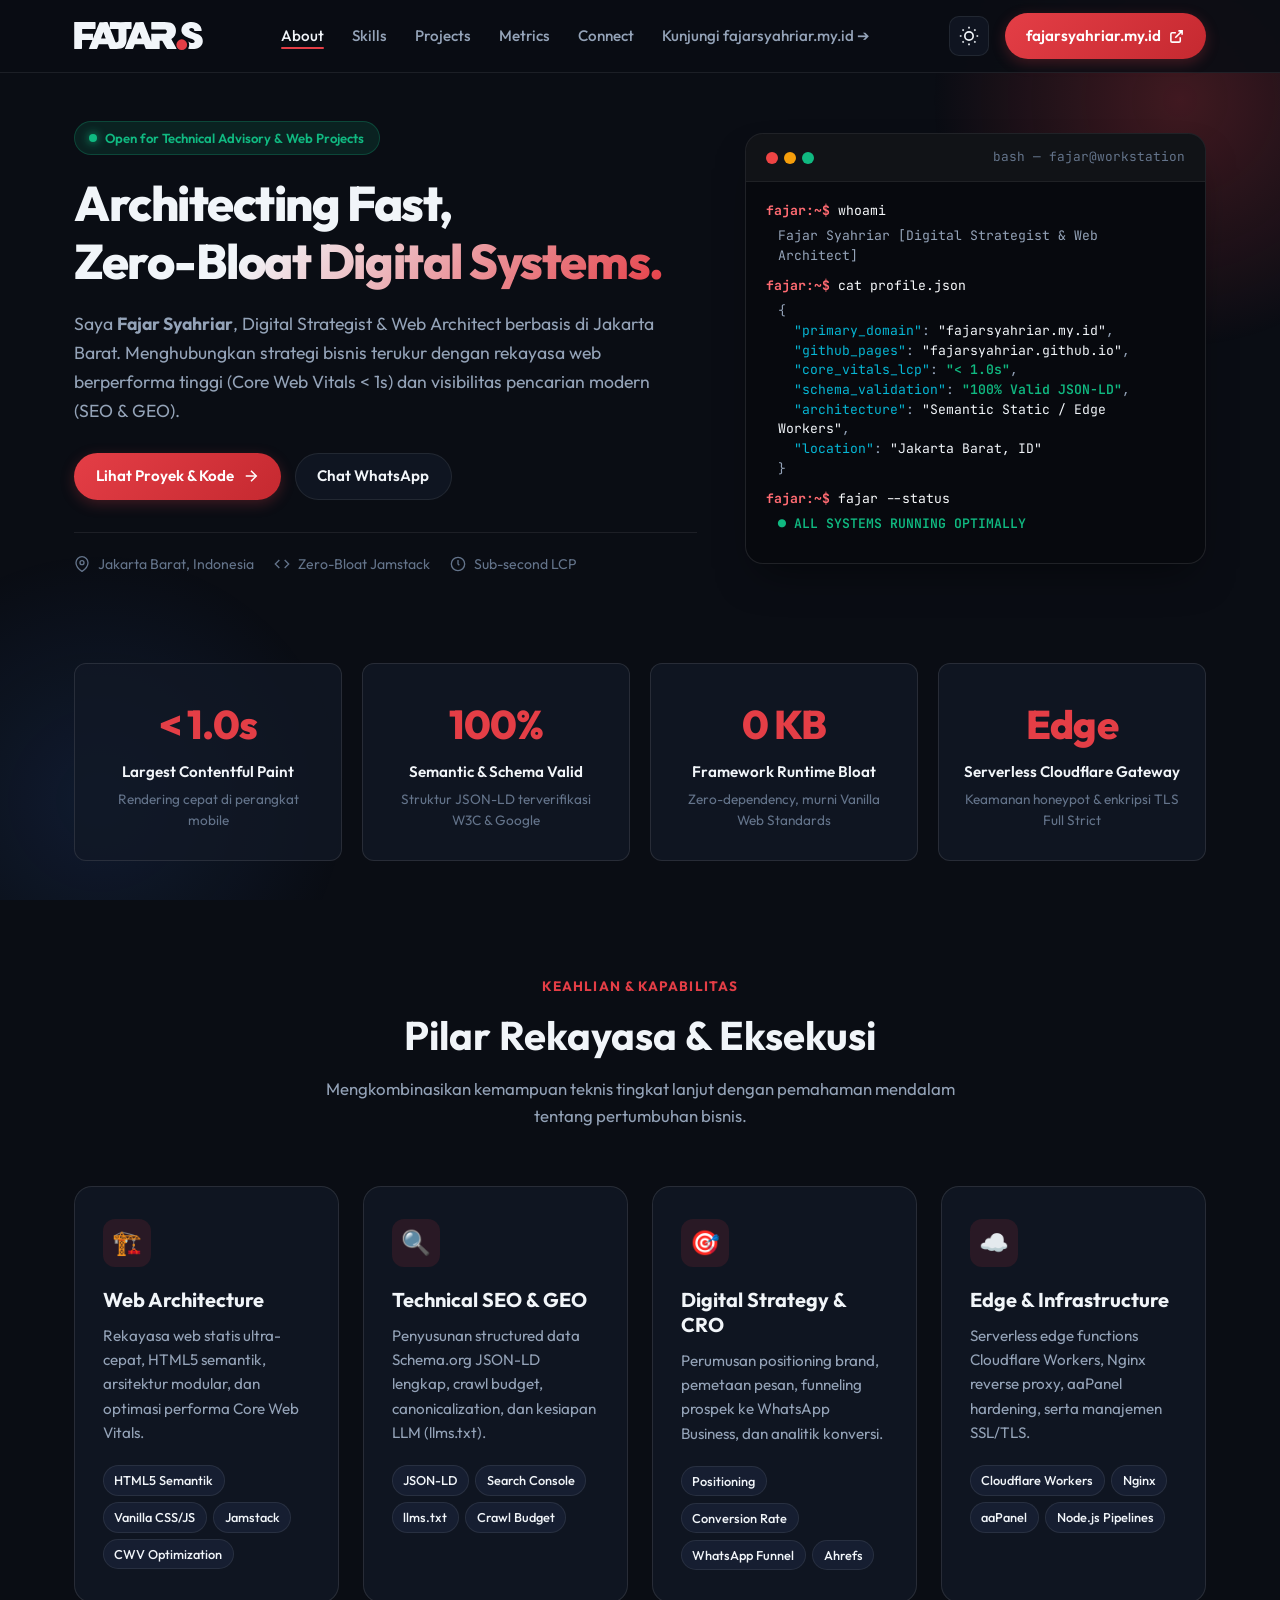
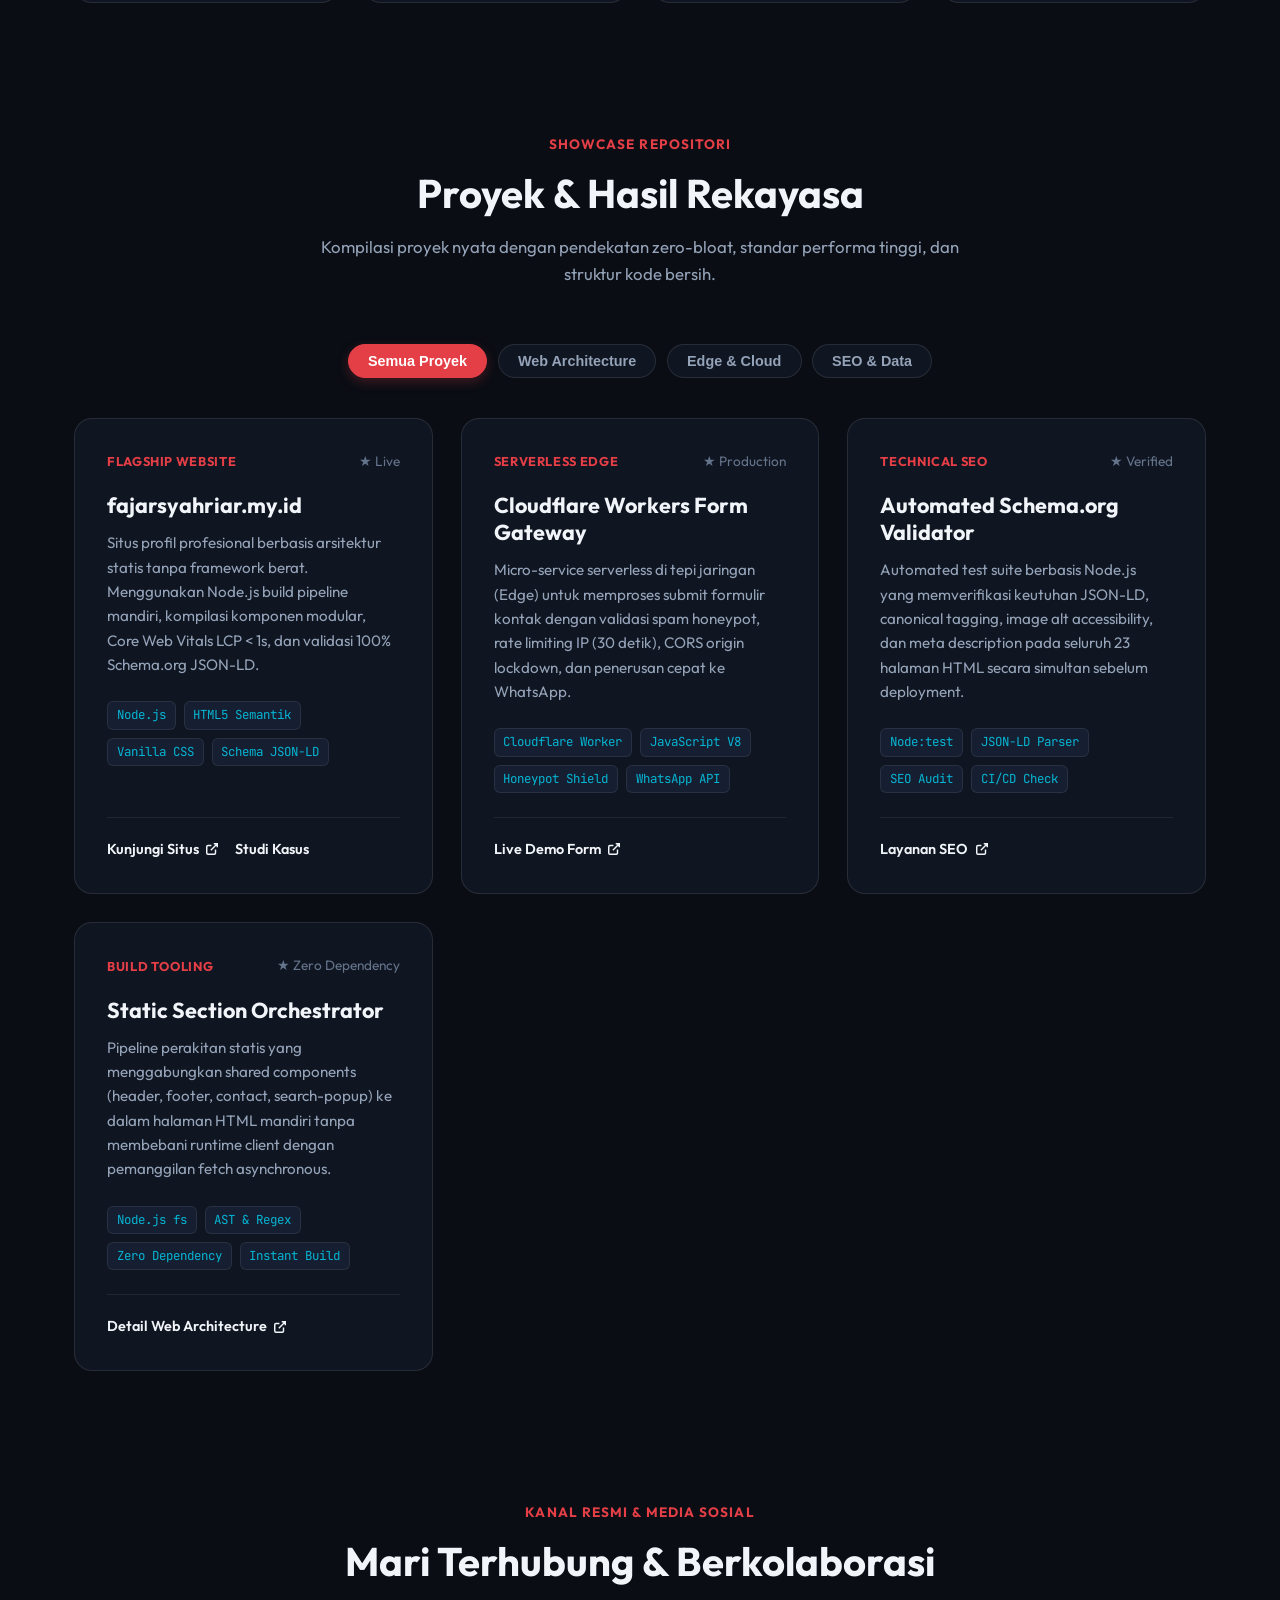
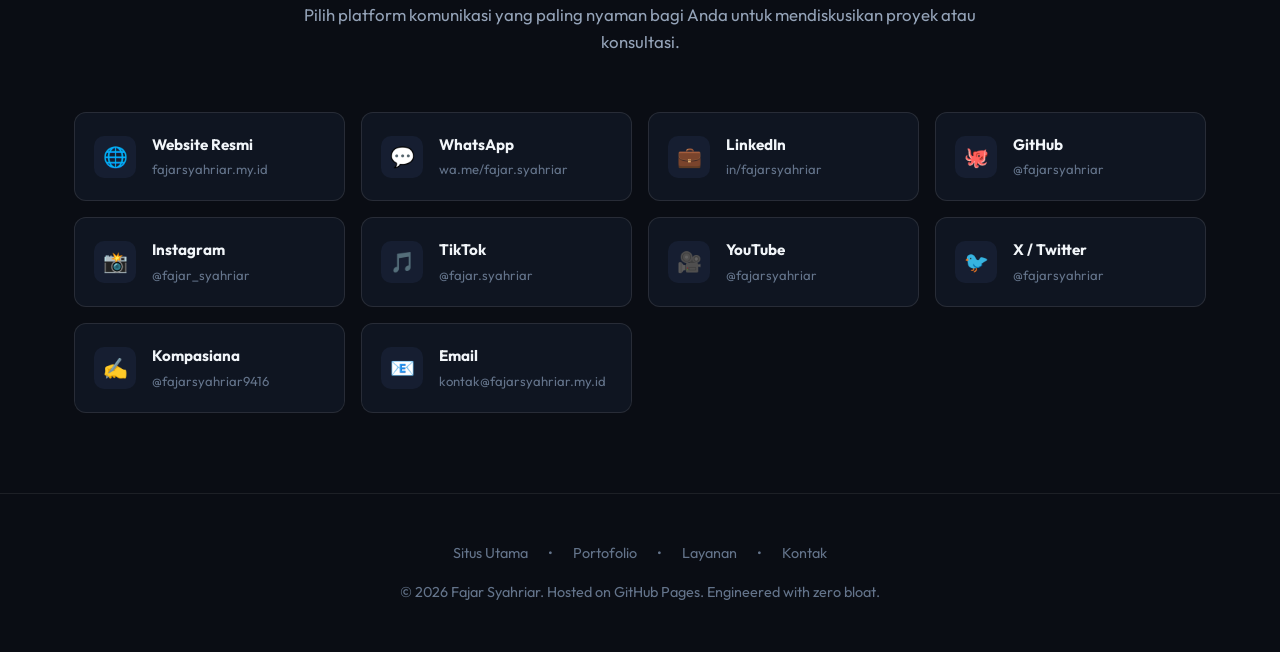
==== commit 66b5daf4: "Add TikTok social media link to showcase Add TikTok link to connect grid, structured data, discovery" ====
--- a/index.html
+++ b/index.html
@@ -89,6 +89,7 @@
             "https://fajarsyahriar.github.io/",
             "https://www.linkedin.com/in/fajarsyahriar/",
             "https://www.instagram.com/fajar_syahriar/",
+            "https://www.tiktok.com/@fajar.syahriar",
             "https://www.youtube.com/@fajarsyahriar",
             "https://x.com/fajarsyahriar/",
             "https://www.facebook.com/fajar.syahriar/",
@@ -584,6 +585,15 @@
                         </div>
                     </a>
 
+                    <a href="https://www.tiktok.com/@fajar.syahriar" target="_blank" rel="noopener"
+                        class="connect-card">
+                        <div class="connect-icon">🎵</div>
+                        <div class="connect-info">
+                            <div class="connect-title">TikTok</div>
+                            <div class="connect-handle">@fajar.syahriar</div>
+                        </div>
+                    </a>
+
                     <a href="https://www.youtube.com/@fajarsyahriar" target="_blank" rel="noopener"
                         class="connect-card">
                         <div class="connect-icon">🎥</div>
